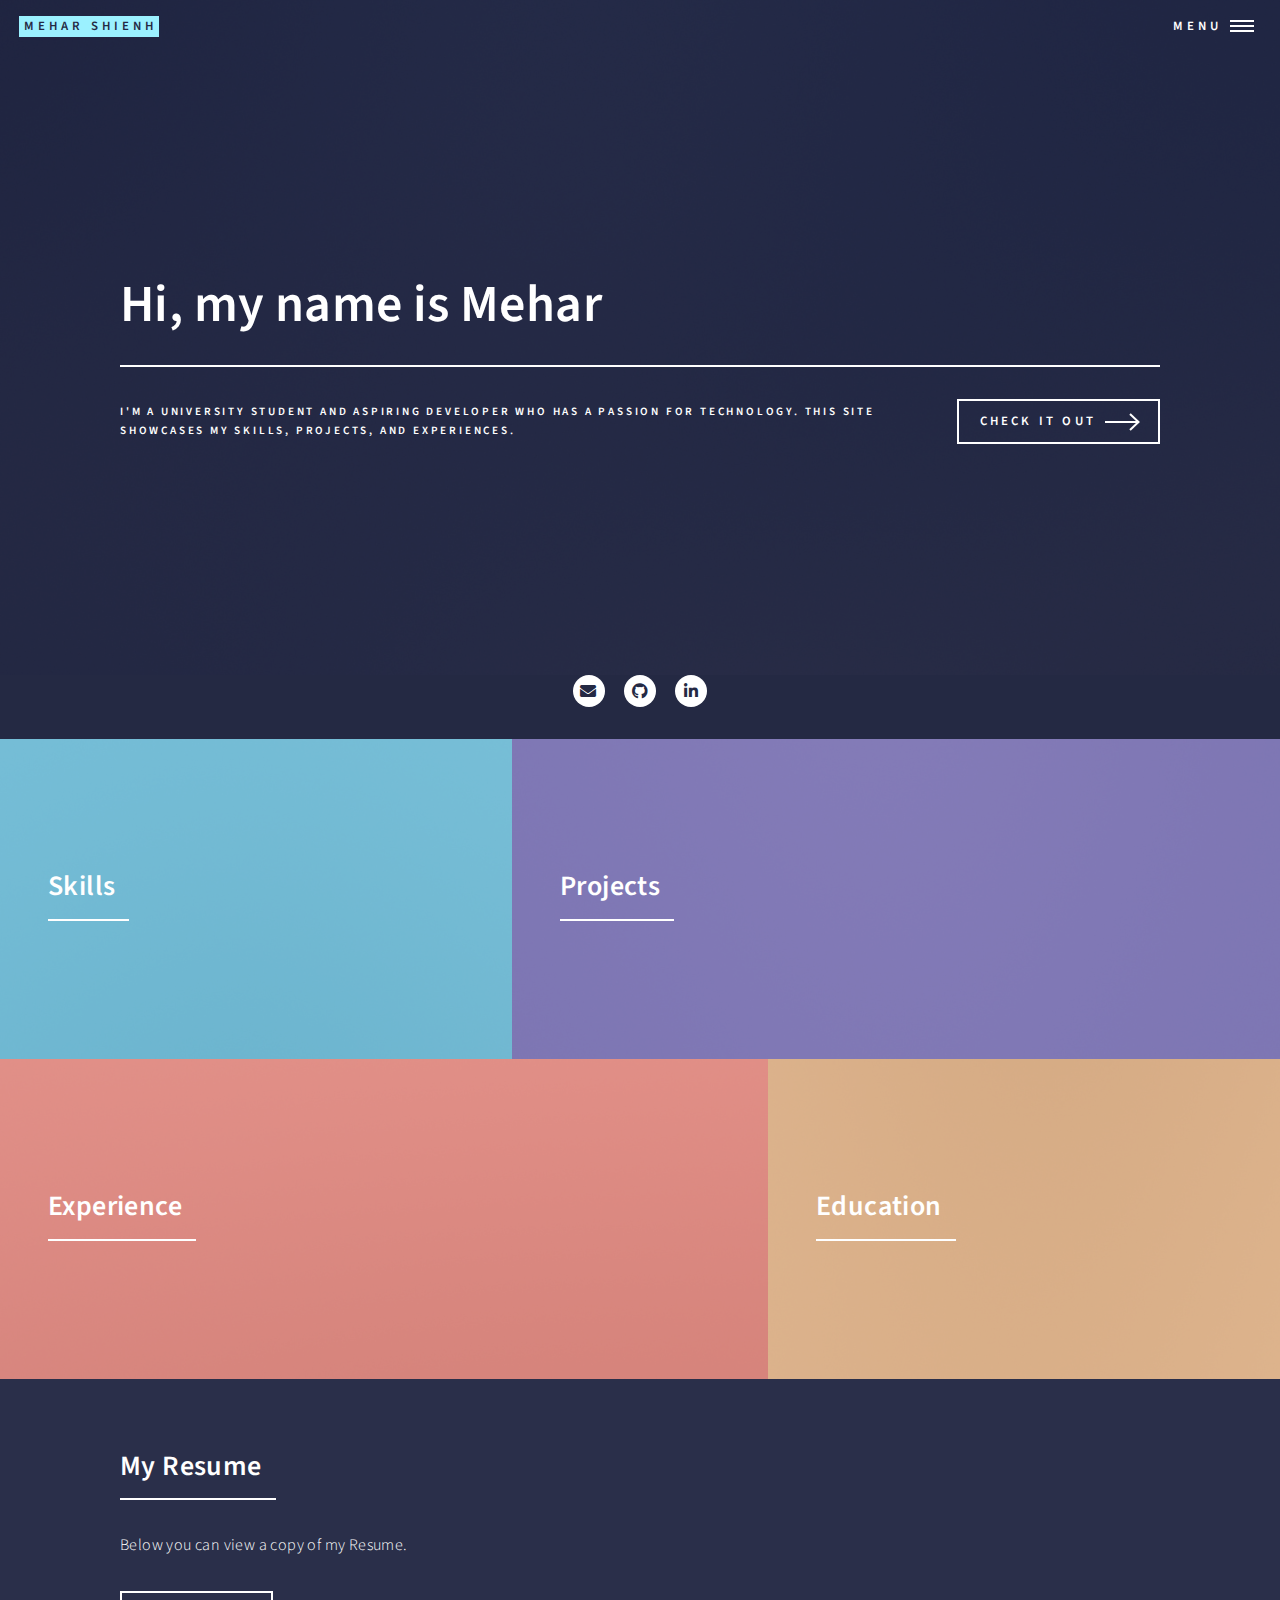
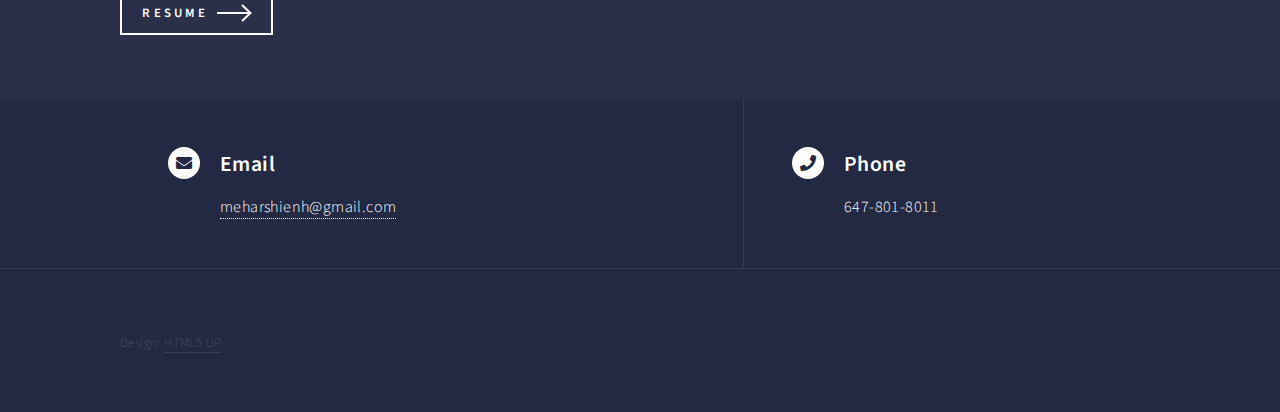
==== index.html @ dc65bcc9 "Add files via upload" ====
<!DOCTYPE HTML>
<!--
	Forty by HTML5 UP
	html5up.net | @ajlkn
	Free for personal and commercial use under the CCA 3.0 license (html5up.net/license)
-->
<html>

<head>
	<title>Forty by HTML5 UP</title>
	<meta charset="utf-8" />
	<meta name="viewport" content="width=device-width, initial-scale=1, user-scalable=no" />
	<link rel="stylesheet" href="assets/css/main.css" />
	<noscript>
		<link rel="stylesheet" href="assets/css/noscript.css" />
	</noscript>
</head>

<body class="is-preload">

	<!-- Wrapper -->
	<div id="wrapper">

		<!-- Header -->
		<header id="header" class="alt">
			<a href="index.html" class="logo"><strong>Mehar Shienh</strong></a>
			<nav>
				<a href="#menu">Menu</a>
			</nav>
		</header>

		<!-- Menu -->
		<nav id="menu">
			<ul class="links">
				<li><a href="index.html">Home</a></li>
				<li><a href="skills.html">Skills</a></li>
				<li><a href="projects.html">Projects</a></li>
				<li><a href="experience.html">Experience</a></li>
				<li><a href="education.html">Education</a></li>
			</ul>

		</nav>

		<!-- Banner -->
		<section id="banner" class="major">
			<div class="inner">
				<header class="major">
					<h1>Hi, my name is Mehar</h1>
				</header>
				<div class="content">
					<p>I'm a University Student and aspiring Developer who has a passion for technology.
						This site showcases my skills, projects, and experiences.
					</p>
					<ul class="actions">
						<li><a href="#one" class="button next scrolly">Check it Out</a></li>
					</ul>
				</div>
			</div>
		</section>

		<div class="inner">
			<ul class="icons">
				<li><a href="mailto: meharshienh@gmail.com" target="_blank" class="icon solid alt fa-envelope"><span
							class="label">Email</span></a></li>
				<li><a href="https://github.com/MeharSinghShienh" target="_blank" class="icon brands alt fa-github"><span class="label">GitHub</span></a></li>
				<li><a href="https://www.linkedin.com/in/mehar-shienh/" target="_blank" class="icon brands alt fa-linkedin-in"><span class="label">LinkedIn</span></a></li>
			</ul>

		</div>


		<!-- Main -->
		<div id="main">

			<!-- One -->
			<section id="one" class="tiles">
				<article>
					<span class="image">
						<img src="images/pic01.jpg" alt="" />
					</span>
					<header class="major">
						<h3><a href="skills.html" class="link">Skills</a></h3>
					</header>
				</article>
				<article>
					<span class="image">
						<img src="images/pic02.jpg" alt="" />
					</span>
					<header class="major">
						<h3><a href="projects.html" class="link">Projects</a></h3>
					</header>
				</article>
				<article>
					<span class="image">
						<img src="images/pic03.jpg" alt="" />
					</span>
					<header class="major">
						<h3><a href="experience.html" class="link">Experience</a></h3>
					</header>
				</article>
				<article>
					<span class="image">
						<img src="images/pic04.jpg" alt="" />
					</span>
					<header class="major">
						<h3><a href="education.html" class="link">Education</a></h3>
					</header>
				</article>
			</section>

			<!-- Two -->
			<section id="two">
				<div class="inner">
					<header class="major">
						<h2>My Resume</h2>
					</header>
					<p>Below you can view a copy of my Resume.</p>
					<ul class="actions">
						<li><a href="assets/Tech Resume.pdf" target="_blank" class="button next">Resume</a></li>
					</ul>
				</div>
			</section>
		</div>

		<!-- Contact -->
		<section id="contact">
			<div class="inner">
				<section class="split">
					<section>
						<div class="contact-method">
							<span class="icon solid alt fa-envelope"></span>
							<h3>Email</h3>
							<a href="mailto: meharshienh@gmail.com">meharshienh@gmail.com</a>
						</div>
					</section>
				</section>
				<section class="split">
					<section>
						<div class="contact-method">
							<span class="icon solid alt fa-phone"></span>
							<h3>Phone</h3>
							<span>647-801-8011</span>
						</div>
					</section>
				</section>
			</div>
		</section>

		<!-- Footer -->
		<footer id="footer">
			<div class="inner">
				<ul class="copyright">
					<li>Design: <a href="https://html5up.net">HTML5 UP</a></li>
				</ul>
			</div>
		</footer>
	</div>

	<!-- Scripts -->
	<script src="assets/js/jquery.min.js"></script>
	<script src="assets/js/jquery.scrolly.min.js"></script>
	<script src="assets/js/jquery.scrollex.min.js"></script>
	<script src="assets/js/browser.min.js"></script>
	<script src="assets/js/breakpoints.min.js"></script>
	<script src="assets/js/util.js"></script>
	<script src="assets/js/main.js"></script>

</body>

</html>
---- assets/css/main.css ----
@import url(fontawesome-all.min.css);
@import url("https://fonts.googleapis.com/css?family=Source+Sans+Pro:300,300italic,600,600italic");

/*
	Forty by HTML5 UP
	html5up.net | @ajlkn
	Free for personal and commercial use under the CCA 3.0 license (html5up.net/license)
*/

html, body, div, span, applet, object,
iframe, h1, h2, h3, h4, h5, h6, p, blockquote,
pre, a, abbr, acronym, address, big, cite,
code, del, dfn, em, img, ins, kbd, q, s, samp,
small, strike, strong, sub, sup, tt, var, b,
u, i, center, dl, dt, dd, ol, ul, li, fieldset,
form, label, legend, table, caption, tbody,
tfoot, thead, tr, th, td, article, aside,
canvas, details, embed, figure, figcaption,
footer, header, hgroup, menu, nav, output, ruby,
section, summary, time, mark, audio, video {
	margin: 0;
	padding: 0;
	border: 0;
	font-size: 100%;
	font: inherit;
	vertical-align: baseline;}

article, aside, details, figcaption, figure,
footer, header, hgroup, menu, nav, section {
	display: block;}

body {
	line-height: 1;
}

ol, ul {
	list-style: none;
}

blockquote, q {
	quotes: none;
}

	blockquote:before, blockquote:after, q:before, q:after {
		content: '';
		content: none;
	}

table {
	border-collapse: collapse;
	border-spacing: 0;
}

body {
	-webkit-text-size-adjust: none;
}

mark {
	background-color: transparent;
	color: inherit;
}

input::-moz-focus-inner {
	border: 0;
	padding: 0;
}

input, select, textarea {
	-moz-appearance: none;
	-webkit-appearance: none;
	-ms-appearance: none;
	appearance: none;
}

/* Basic */

	@-ms-viewport {
		width: device-width;
	}

	body {
		-ms-overflow-style: scrollbar;
	}

	@media screen and (max-width: 480px) {

		html, body {
			min-width: 320px;
		}

	}

	html {
		box-sizing: border-box;
	}

	*, *:before, *:after {
		box-sizing: inherit;
	}

	body {
		background: #242943;
	}

		body.is-preload *, body.is-preload *:before, body.is-preload *:after {
			-moz-animation: none !important;
			-webkit-animation: none !important;
			-ms-animation: none !important;
			animation: none !important;
			-moz-transition: none !important;
			-webkit-transition: none !important;
			-ms-transition: none !important;
			transition: none !important;
		}

/* Type */

	body, input, select, textarea {
		color: #ffffff;
		font-family: "Source Sans Pro", Helvetica, sans-serif;
		font-size: 17pt;
		font-weight: 300;
		letter-spacing: 0.025em;
		line-height: 1.65;
	}

		@media screen and (max-width: 1680px) {

			body, input, select, textarea {
				font-size: 14pt;
			}

		}

		@media screen and (max-width: 1280px) {

			body, input, select, textarea {
				font-size: 12pt;
			}

		}

		@media screen and (max-width: 360px) {

			body, input, select, textarea {
				font-size: 11pt;
			}

		}

	a {
		-moz-transition: color 0.2s ease-in-out, border-bottom-color 0.2s ease-in-out;
		-webkit-transition: color 0.2s ease-in-out, border-bottom-color 0.2s ease-in-out;
		-ms-transition: color 0.2s ease-in-out, border-bottom-color 0.2s ease-in-out;
		transition: color 0.2s ease-in-out, border-bottom-color 0.2s ease-in-out;
		border-bottom: dotted 1px;
		color: inherit;
		text-decoration: none;
	}

		a:hover {
			border-bottom-color: transparent;
			color: #9bf1ff !important;
		}

		a:active {
			color: #53e3fb !important;
		}

	strong, b {
		color: #ffffff;
		font-weight: 600;
	}

	em, i {
		font-style: italic;
	}

	p {
		margin: 0 0 2em 0;
	}

	h1, h2, h3, h4, h5, h6 {
		color: #ffffff;
		font-weight: 600;
		line-height: 1.65;
		margin: 0 0 1em 0;
	}

		h1 a, h2 a, h3 a, h4 a, h5 a, h6 a {
			color: inherit;
			border-bottom: 0;
		}

	h1 {
		font-size: 2.5em;
	}

	h2 {
		font-size: 1.75em;
	}

	h3 {
		font-size: 1.35em;
	}

	h4 {
		font-size: 1.1em;
	}

	h5 {
		font-size: 0.9em;
	}

	h6 {
		font-size: 0.7em;
	}

	@media screen and (max-width: 736px) {

		h1 {
			font-size: 2em;
		}

		h2 {
			font-size: 1.5em;
		}

		h3 {
			font-size: 1.25em;
		}

	}

	sub {
		font-size: 0.8em;
		position: relative;
		top: 0.5em;
	}

	sup {
		font-size: 0.8em;
		position: relative;
		top: -0.5em;
	}

	blockquote {
		border-left: solid 4px rgba(212, 212, 255, 0.1);
		font-style: italic;
		margin: 0 0 2em 0;
		padding: 0.5em 0 0.5em 2em;
	}

	code {
		background: rgba(212, 212, 255, 0.035);
		font-family: "Courier New", monospace;
		font-size: 0.9em;
		margin: 0 0.25em;
		padding: 0.25em 0.65em;
	}

	pre {
		-webkit-overflow-scrolling: touch;
		font-family: "Courier New", monospace;
		font-size: 0.9em;
		margin: 0 0 2em 0;
	}

		pre code {
			display: block;
			line-height: 1.75;
			padding: 1em 1.5em;
			overflow-x: auto;
		}

	hr {
		border: 0;
		border-bottom: solid 1px rgba(212, 212, 255, 0.1);
		margin: 2em 0;
	}

		hr.major {
			margin: 3em 0;
		}

	.align-left {
		text-align: left;
	}

	.align-center {
		text-align: center;
	}

	.align-right {
		text-align: right;
	}

/* Row */

	.row {
		display: flex;
		flex-wrap: wrap;
		box-sizing: border-box;
		align-items: stretch;
	}

		.row > * {
			box-sizing: border-box;
		}

		.row.gtr-uniform > * > :last-child {
			margin-bottom: 0;
		}

		.row.aln-left {
			justify-content: flex-start;
		}

		.row.aln-center {
			justify-content: center;
		}

		.row.aln-right {
			justify-content: flex-end;
		}

		.row.aln-top {
			align-items: flex-start;
		}

		.row.aln-middle {
			align-items: center;
		}

		.row.aln-bottom {
			align-items: flex-end;
		}

		.row > .imp {
			order: -1;
		}

		.row > .col-1 {
			width: 8.33333%;
		}

		.row > .off-1 {
			margin-left: 8.33333%;
		}

		.row > .col-2 {
			width: 16.66667%;
		}

		.row > .off-2 {
			margin-left: 16.66667%;
		}

		.row > .col-3 {
			width: 25%;
		}

		.row > .off-3 {
			margin-left: 25%;
		}

		.row > .col-4 {
			width: 33.33333%;
		}

		.row > .off-4 {
			margin-left: 33.33333%;
		}

		.row > .col-5 {
			width: 41.66667%;
		}

		.row > .off-5 {
			margin-left: 41.66667%;
		}

		.row > .col-6 {
			width: 50%;
		}

		.row > .off-6 {
			margin-left: 50%;
		}

		.row > .col-7 {
			width: 58.33333%;
		}

		.row > .off-7 {
			margin-left: 58.33333%;
		}

		.row > .col-8 {
			width: 66.66667%;
		}

		.row > .off-8 {
			margin-left: 66.66667%;
		}

		.row > .col-9 {
			width: 75%;
		}

		.row > .off-9 {
			margin-left: 75%;
		}

		.row > .col-10 {
			width: 83.33333%;
		}

		.row > .off-10 {
			margin-left: 83.33333%;
		}

		.row > .col-11 {
			width: 91.66667%;
		}

		.row > .off-11 {
			margin-left: 91.66667%;
		}

		.row > .col-12 {
			width: 100%;
		}

		.row > .off-12 {
			margin-left: 100%;
		}

		.row.gtr-0 {
			margin-top: 0;
			margin-left: 0em;
		}

			.row.gtr-0 > * {
				padding: 0 0 0 0em;
			}

			.row.gtr-0.gtr-uniform {
				margin-top: 0em;
			}

				.row.gtr-0.gtr-uniform > * {
					padding-top: 0em;
				}

		.row.gtr-25 {
			margin-top: 0;
			margin-left: -0.5em;
		}

			.row.gtr-25 > * {
				padding: 0 0 0 0.5em;
			}

			.row.gtr-25.gtr-uniform {
				margin-top: -0.5em;
			}

				.row.gtr-25.gtr-uniform > * {
					padding-top: 0.5em;
				}

		.row.gtr-50 {
			margin-top: 0;
			margin-left: -1em;
		}

			.row.gtr-50 > * {
				padding: 0 0 0 1em;
			}

			.row.gtr-50.gtr-uniform {
				margin-top: -1em;
			}

				.row.gtr-50.gtr-uniform > * {
					padding-top: 1em;
				}

		.row {
			margin-top: 0;
			margin-left: -2em;
		}

			.row > * {
				padding: 0 0 0 2em;
			}

			.row.gtr-uniform {
				margin-top: -2em;
			}

				.row.gtr-uniform > * {
					padding-top: 2em;
				}

		.row.gtr-150 {
			margin-top: 0;
			margin-left: -3em;
		}

			.row.gtr-150 > * {
				padding: 0 0 0 3em;
			}

			.row.gtr-150.gtr-uniform {
				margin-top: -3em;
			}

				.row.gtr-150.gtr-uniform > * {
					padding-top: 3em;
				}

		.row.gtr-200 {
			margin-top: 0;
			margin-left: -4em;
		}

			.row.gtr-200 > * {
				padding: 0 0 0 4em;
			}

			.row.gtr-200.gtr-uniform {
				margin-top: -4em;
			}

				.row.gtr-200.gtr-uniform > * {
					padding-top: 4em;
				}

		@media screen and (max-width: 1680px) {

			.row {
				display: flex;
				flex-wrap: wrap;
				box-sizing: border-box;
				align-items: stretch;
			}

				.row > * {
					box-sizing: border-box;
				}

				.row.gtr-uniform > * > :last-child {
					margin-bottom: 0;
				}

				.row.aln-left {
					justify-content: flex-start;
				}

				.row.aln-center {
					justify-content: center;
				}

				.row.aln-right {
					justify-content: flex-end;
				}

				.row.aln-top {
					align-items: flex-start;
				}

				.row.aln-middle {
					align-items: center;
				}

				.row.aln-bottom {
					align-items: flex-end;
				}

				.row > .imp-xlarge {
					order: -1;
				}

				.row > .col-1-xlarge {
					width: 8.33333%;
				}

				.row > .off-1-xlarge {
					margin-left: 8.33333%;
				}

				.row > .col-2-xlarge {
					width: 16.66667%;
				}

				.row > .off-2-xlarge {
					margin-left: 16.66667%;
				}

				.row > .col-3-xlarge {
					width: 25%;
				}

				.row > .off-3-xlarge {
					margin-left: 25%;
				}

				.row > .col-4-xlarge {
					width: 33.33333%;
				}

				.row > .off-4-xlarge {
					margin-left: 33.33333%;
				}

				.row > .col-5-xlarge {
					width: 41.66667%;
				}

				.row > .off-5-xlarge {
					margin-left: 41.66667%;
				}

				.row > .col-6-xlarge {
					width: 50%;
				}

				.row > .off-6-xlarge {
					margin-left: 50%;
				}

				.row > .col-7-xlarge {
					width: 58.33333%;
				}

				.row > .off-7-xlarge {
					margin-left: 58.33333%;
				}

				.row > .col-8-xlarge {
					width: 66.66667%;
				}

				.row > .off-8-xlarge {
					margin-left: 66.66667%;
				}

				.row > .col-9-xlarge {
					width: 75%;
				}

				.row > .off-9-xlarge {
					margin-left: 75%;
				}

				.row > .col-10-xlarge {
					width: 83.33333%;
				}

				.row > .off-10-xlarge {
					margin-left: 83.33333%;
				}

				.row > .col-11-xlarge {
					width: 91.66667%;
				}

				.row > .off-11-xlarge {
					margin-left: 91.66667%;
				}

				.row > .col-12-xlarge {
					width: 100%;
				}

				.row > .off-12-xlarge {
					margin-left: 100%;
				}

				.row.gtr-0 {
					margin-top: 0;
					margin-left: 0em;
				}

					.row.gtr-0 > * {
						padding: 0 0 0 0em;
					}

					.row.gtr-0.gtr-uniform {
						margin-top: 0em;
					}

						.row.gtr-0.gtr-uniform > * {
							padding-top: 0em;
						}

				.row.gtr-25 {
					margin-top: 0;
					margin-left: -0.5em;
				}

					.row.gtr-25 > * {
						padding: 0 0 0 0.5em;
					}

					.row.gtr-25.gtr-uniform {
						margin-top: -0.5em;
					}

						.row.gtr-25.gtr-uniform > * {
							padding-top: 0.5em;
						}

				.row.gtr-50 {
					margin-top: 0;
					margin-left: -1em;
				}

					.row.gtr-50 > * {
						padding: 0 0 0 1em;
					}

					.row.gtr-50.gtr-uniform {
						margin-top: -1em;
					}

						.row.gtr-50.gtr-uniform > * {
							padding-top: 1em;
						}

				.row {
					margin-top: 0;
					margin-left: -2em;
				}

					.row > * {
						padding: 0 0 0 2em;
					}

					.row.gtr-uniform {
						margin-top: -2em;
					}

						.row.gtr-uniform > * {
							padding-top: 2em;
						}

				.row.gtr-150 {
					margin-top: 0;
					margin-left: -3em;
				}

					.row.gtr-150 > * {
						padding: 0 0 0 3em;
					}

					.row.gtr-150.gtr-uniform {
						margin-top: -3em;
					}

						.row.gtr-150.gtr-uniform > * {
							padding-top: 3em;
						}

				.row.gtr-200 {
					margin-top: 0;
					margin-left: -4em;
				}

					.row.gtr-200 > * {
						padding: 0 0 0 4em;
					}

					.row.gtr-200.gtr-uniform {
						margin-top: -4em;
					}

						.row.gtr-200.gtr-uniform > * {
							padding-top: 4em;
						}

		}

		@media screen and (max-width: 1280px) {

			.row {
				display: flex;
				flex-wrap: wrap;
				box-sizing: border-box;
				align-items: stretch;
			}

				.row > * {
					box-sizing: border-box;
				}

				.row.gtr-uniform > * > :last-child {
					margin-bottom: 0;
				}

				.row.aln-left {
					justify-content: flex-start;
				}

				.row.aln-center {
					justify-content: center;
				}

				.row.aln-right {
					justify-content: flex-end;
				}

				.row.aln-top {
					align-items: flex-start;
				}

				.row.aln-middle {
					align-items: center;
				}

				.row.aln-bottom {
					align-items: flex-end;
				}

				.row > .imp-large {
					order: -1;
				}

				.row > .col-1-large {
					width: 8.33333%;
				}

				.row > .off-1-large {
					margin-left: 8.33333%;
				}

				.row > .col-2-large {
					width: 16.66667%;
				}

				.row > .off-2-large {
					margin-left: 16.66667%;
				}

				.row > .col-3-large {
					width: 25%;
				}

				.row > .off-3-large {
					margin-left: 25%;
				}

				.row > .col-4-large {
					width: 33.33333%;
				}

				.row > .off-4-large {
					margin-left: 33.33333%;
				}

				.row > .col-5-large {
					width: 41.66667%;
				}

				.row > .off-5-large {
					margin-left: 41.66667%;
				}

				.row > .col-6-large {
					width: 50%;
				}

				.row > .off-6-large {
					margin-left: 50%;
				}

				.row > .col-7-large {
					width: 58.33333%;
				}

				.row > .off-7-large {
					margin-left: 58.33333%;
				}

				.row > .col-8-large {
					width: 66.66667%;
				}

				.row > .off-8-large {
					margin-left: 66.66667%;
				}

				.row > .col-9-large {
					width: 75%;
				}

				.row > .off-9-large {
					margin-left: 75%;
				}

				.row > .col-10-large {
					width: 83.33333%;
				}

				.row > .off-10-large {
					margin-left: 83.33333%;
				}

				.row > .col-11-large {
					width: 91.66667%;
				}

				.row > .off-11-large {
					margin-left: 91.66667%;
				}

				.row > .col-12-large {
					width: 100%;
				}

				.row > .off-12-large {
					margin-left: 100%;
				}

				.row.gtr-0 {
					margin-top: 0;
					margin-left: 0em;
				}

					.row.gtr-0 > * {
						padding: 0 0 0 0em;
					}

					.row.gtr-0.gtr-uniform {
						margin-top: 0em;
					}

						.row.gtr-0.gtr-uniform > * {
							padding-top: 0em;
						}

				.row.gtr-25 {
					margin-top: 0;
					margin-left: -0.375em;
				}

					.row.gtr-25 > * {
						padding: 0 0 0 0.375em;
					}

					.row.gtr-25.gtr-uniform {
						margin-top: -0.375em;
					}

						.row.gtr-25.gtr-uniform > * {
							padding-top: 0.375em;
						}

				.row.gtr-50 {
					margin-top: 0;
					margin-left: -0.75em;
				}

					.row.gtr-50 > * {
						padding: 0 0 0 0.75em;
					}

					.row.gtr-50.gtr-uniform {
						margin-top: -0.75em;
					}

						.row.gtr-50.gtr-uniform > * {
							padding-top: 0.75em;
						}

				.row {
					margin-top: 0;
					margin-left: -1.5em;
				}

					.row > * {
						padding: 0 0 0 1.5em;
					}

					.row.gtr-uniform {
						margin-top: -1.5em;
					}

						.row.gtr-uniform > * {
							padding-top: 1.5em;
						}

				.row.gtr-150 {
					margin-top: 0;
					margin-left: -2.25em;
				}

					.row.gtr-150 > * {
						padding: 0 0 0 2.25em;
					}

					.row.gtr-150.gtr-uniform {
						margin-top: -2.25em;
					}

						.row.gtr-150.gtr-uniform > * {
							padding-top: 2.25em;
						}

				.row.gtr-200 {
					margin-top: 0;
					margin-left: -3em;
				}

					.row.gtr-200 > * {
						padding: 0 0 0 3em;
					}

					.row.gtr-200.gtr-uniform {
						margin-top: -3em;
					}

						.row.gtr-200.gtr-uniform > * {
							padding-top: 3em;
						}

		}

		@media screen and (max-width: 980px) {

			.row {
				display: flex;
				flex-wrap: wrap;
				box-sizing: border-box;
				align-items: stretch;
			}

				.row > * {
					box-sizing: border-box;
				}

				.row.gtr-uniform > * > :last-child {
					margin-bottom: 0;
				}

				.row.aln-left {
					justify-content: flex-start;
				}

				.row.aln-center {
					justify-content: center;
				}

				.row.aln-right {
					justify-content: flex-end;
				}

				.row.aln-top {
					align-items: flex-start;
				}

				.row.aln-middle {
					align-items: center;
				}

				.row.aln-bottom {
					align-items: flex-end;
				}

				.row > .imp-medium {
					order: -1;
				}

				.row > .col-1-medium {
					width: 8.33333%;
				}

				.row > .off-1-medium {
					margin-left: 8.33333%;
				}

				.row > .col-2-medium {
					width: 16.66667%;
				}

				.row > .off-2-medium {
					margin-left: 16.66667%;
				}

				.row > .col-3-medium {
					width: 25%;
				}

				.row > .off-3-medium {
					margin-left: 25%;
				}

				.row > .col-4-medium {
					width: 33.33333%;
				}

				.row > .off-4-medium {
					margin-left: 33.33333%;
				}

				.row > .col-5-medium {
					width: 41.66667%;
				}

				.row > .off-5-medium {
					margin-left: 41.66667%;
				}

				.row > .col-6-medium {
					width: 50%;
				}

				.row > .off-6-medium {
					margin-left: 50%;
				}

				.row > .col-7-medium {
					width: 58.33333%;
				}

				.row > .off-7-medium {
					margin-left: 58.33333%;
				}

				.row > .col-8-medium {
					width: 66.66667%;
				}

				.row > .off-8-medium {
					margin-left: 66.66667%;
				}

				.row > .col-9-medium {
					width: 75%;
				}

				.row > .off-9-medium {
					margin-left: 75%;
				}

				.row > .col-10-medium {
					width: 83.33333%;
				}

				.row > .off-10-medium {
					margin-left: 83.33333%;
				}

				.row > .col-11-medium {
					width: 91.66667%;
				}

				.row > .off-11-medium {
					margin-left: 91.66667%;
				}

				.row > .col-12-medium {
					width: 100%;
				}

				.row > .off-12-medium {
					margin-left: 100%;
				}

				.row.gtr-0 {
					margin-top: 0;
					margin-left: 0em;
				}

					.row.gtr-0 > * {
						padding: 0 0 0 0em;
					}

					.row.gtr-0.gtr-uniform {
						margin-top: 0em;
					}

						.row.gtr-0.gtr-uniform > * {
							padding-top: 0em;
						}

				.row.gtr-25 {
					margin-top: 0;
					margin-left: -0.375em;
				}

					.row.gtr-25 > * {
						padding: 0 0 0 0.375em;
					}

					.row.gtr-25.gtr-uniform {
						margin-top: -0.375em;
					}

						.row.gtr-25.gtr-uniform > * {
							padding-top: 0.375em;
						}

				.row.gtr-50 {
					margin-top: 0;
					margin-left: -0.75em;
				}

					.row.gtr-50 > * {
						padding: 0 0 0 0.75em;
					}

					.row.gtr-50.gtr-uniform {
						margin-top: -0.75em;
					}

						.row.gtr-50.gtr-uniform > * {
							padding-top: 0.75em;
						}

				.row {
					margin-top: 0;
					margin-left: -1.5em;
				}

					.row > * {
						padding: 0 0 0 1.5em;
					}

					.row.gtr-uniform {
						margin-top: -1.5em;
					}

						.row.gtr-uniform > * {
							padding-top: 1.5em;
						}

				.row.gtr-150 {
					margin-top: 0;
					margin-left: -2.25em;
				}

					.row.gtr-150 > * {
						padding: 0 0 0 2.25em;
					}

					.row.gtr-150.gtr-uniform {
						margin-top: -2.25em;
					}

						.row.gtr-150.gtr-uniform > * {
							padding-top: 2.25em;
						}

				.row.gtr-200 {
					margin-top: 0;
					margin-left: -3em;
				}

					.row.gtr-200 > * {
						padding: 0 0 0 3em;
					}

					.row.gtr-200.gtr-uniform {
						margin-top: -3em;
					}

						.row.gtr-200.gtr-uniform > * {
							padding-top: 3em;
						}

		}

		@media screen and (max-width: 736px) {

			.row {
				display: flex;
				flex-wrap: wrap;
				box-sizing: border-box;
				align-items: stretch;
			}

				.row > * {
					box-sizing: border-box;
				}

				.row.gtr-uniform > * > :last-child {
					margin-bottom: 0;
				}

				.row.aln-left {
					justify-content: flex-start;
				}

				.row.aln-center {
					justify-content: center;
				}

				.row.aln-right {
					justify-content: flex-end;
				}

				.row.aln-top {
					align-items: flex-start;
				}

				.row.aln-middle {
					align-items: center;
				}

				.row.aln-bottom {
					align-items: flex-end;
				}

				.row > .imp-small {
					order: -1;
				}

				.row > .col-1-small {
					width: 8.33333%;
				}

				.row > .off-1-small {
					margin-left: 8.33333%;
				}

				.row > .col-2-small {
					width: 16.66667%;
				}

				.row > .off-2-small {
					margin-left: 16.66667%;
				}

				.row > .col-3-small {
					width: 25%;
				}

				.row > .off-3-small {
					margin-left: 25%;
				}

				.row > .col-4-small {
					width: 33.33333%;
				}

				.row > .off-4-small {
					margin-left: 33.33333%;
				}

				.row > .col-5-small {
					width: 41.66667%;
				}

				.row > .off-5-small {
					margin-left: 41.66667%;
				}

				.row > .col-6-small {
					width: 50%;
				}

				.row > .off-6-small {
					margin-left: 50%;
				}

				.row > .col-7-small {
					width: 58.33333%;
				}

				.row > .off-7-small {
					margin-left: 58.33333%;
				}

				.row > .col-8-small {
					width: 66.66667%;
				}

				.row > .off-8-small {
					margin-left: 66.66667%;
				}

				.row > .col-9-small {
					width: 75%;
				}

				.row > .off-9-small {
					margin-left: 75%;
				}

				.row > .col-10-small {
					width: 83.33333%;
				}

				.row > .off-10-small {
					margin-left: 83.33333%;
				}

				.row > .col-11-small {
					width: 91.66667%;
				}

				.row > .off-11-small {
					margin-left: 91.66667%;
				}

				.row > .col-12-small {
					width: 100%;
				}

				.row > .off-12-small {
					margin-left: 100%;
				}

				.row.gtr-0 {
					margin-top: 0;
					margin-left: 0em;
				}

					.row.gtr-0 > * {
						padding: 0 0 0 0em;
					}

					.row.gtr-0.gtr-uniform {
						margin-top: 0em;
					}

						.row.gtr-0.gtr-uniform > * {
							padding-top: 0em;
						}

				.row.gtr-25 {
					margin-top: 0;
					margin-left: -0.3125em;
				}

					.row.gtr-25 > * {
						padding: 0 0 0 0.3125em;
					}

					.row.gtr-25.gtr-uniform {
						margin-top: -0.3125em;
					}

						.row.gtr-25.gtr-uniform > * {
							padding-top: 0.3125em;
						}

				.row.gtr-50 {
					margin-top: 0;
					margin-left: -0.625em;
				}

					.row.gtr-50 > * {
						padding: 0 0 0 0.625em;
					}

					.row.gtr-50.gtr-uniform {
						margin-top: -0.625em;
					}

						.row.gtr-50.gtr-uniform > * {
							padding-top: 0.625em;
						}

				.row {
					margin-top: 0;
					margin-left: -1.25em;
				}

					.row > * {
						padding: 0 0 0 1.25em;
					}

					.row.gtr-uniform {
						margin-top: -1.25em;
					}

						.row.gtr-uniform > * {
							padding-top: 1.25em;
						}

				.row.gtr-150 {
					margin-top: 0;
					margin-left: -1.875em;
				}

					.row.gtr-150 > * {
						padding: 0 0 0 1.875em;
					}

					.row.gtr-150.gtr-uniform {
						margin-top: -1.875em;
					}

						.row.gtr-150.gtr-uniform > * {
							padding-top: 1.875em;
						}

				.row.gtr-200 {
					margin-top: 0;
					margin-left: -2.5em;
				}

					.row.gtr-200 > * {
						padding: 0 0 0 2.5em;
					}

					.row.gtr-200.gtr-uniform {
						margin-top: -2.5em;
					}

						.row.gtr-200.gtr-uniform > * {
							padding-top: 2.5em;
						}

		}

		@media screen and (max-width: 480px) {

			.row {
				display: flex;
				flex-wrap: wrap;
				box-sizing: border-box;
				align-items: stretch;
			}

				.row > * {
					box-sizing: border-box;
				}

				.row.gtr-uniform > * > :last-child {
					margin-bottom: 0;
				}

				.row.aln-left {
					justify-content: flex-start;
				}

				.row.aln-center {
					justify-content: center;
				}

				.row.aln-right {
					justify-content: flex-end;
				}

				.row.aln-top {
					align-items: flex-start;
				}

				.row.aln-middle {
					align-items: center;
				}

				.row.aln-bottom {
					align-items: flex-end;
				}

				.row > .imp-xsmall {
					order: -1;
				}

				.row > .col-1-xsmall {
					width: 8.33333%;
				}

				.row > .off-1-xsmall {
					margin-left: 8.33333%;
				}

				.row > .col-2-xsmall {
					width: 16.66667%;
				}

				.row > .off-2-xsmall {
					margin-left: 16.66667%;
				}

				.row > .col-3-xsmall {
					width: 25%;
				}

				.row > .off-3-xsmall {
					margin-left: 25%;
				}

				.row > .col-4-xsmall {
					width: 33.33333%;
				}

				.row > .off-4-xsmall {
					margin-left: 33.33333%;
				}

				.row > .col-5-xsmall {
					width: 41.66667%;
				}

				.row > .off-5-xsmall {
					margin-left: 41.66667%;
				}

				.row > .col-6-xsmall {
					width: 50%;
				}

				.row > .off-6-xsmall {
					margin-left: 50%;
				}

				.row > .col-7-xsmall {
					width: 58.33333%;
				}

				.row > .off-7-xsmall {
					margin-left: 58.33333%;
				}

				.row > .col-8-xsmall {
					width: 66.66667%;
				}

				.row > .off-8-xsmall {
					margin-left: 66.66667%;
				}

				.row > .col-9-xsmall {
					width: 75%;
				}

				.row > .off-9-xsmall {
					margin-left: 75%;
				}

				.row > .col-10-xsmall {
					width: 83.33333%;
				}

				.row > .off-10-xsmall {
					margin-left: 83.33333%;
				}

				.row > .col-11-xsmall {
					width: 91.66667%;
				}

				.row > .off-11-xsmall {
					margin-left: 91.66667%;
				}

				.row > .col-12-xsmall {
					width: 100%;
				}

				.row > .off-12-xsmall {
					margin-left: 100%;
				}

				.row.gtr-0 {
					margin-top: 0;
					margin-left: 0em;
				}

					.row.gtr-0 > * {
						padding: 0 0 0 0em;
					}

					.row.gtr-0.gtr-uniform {
						margin-top: 0em;
					}

						.row.gtr-0.gtr-uniform > * {
							padding-top: 0em;
						}

				.row.gtr-25 {
					margin-top: 0;
					margin-left: -0.3125em;
				}

					.row.gtr-25 > * {
						padding: 0 0 0 0.3125em;
					}

					.row.gtr-25.gtr-uniform {
						margin-top: -0.3125em;
					}

						.row.gtr-25.gtr-uniform > * {
							padding-top: 0.3125em;
						}

				.row.gtr-50 {
					margin-top: 0;
					margin-left: -0.625em;
				}

					.row.gtr-50 > * {
						padding: 0 0 0 0.625em;
					}

					.row.gtr-50.gtr-uniform {
						margin-top: -0.625em;
					}

						.row.gtr-50.gtr-uniform > * {
							padding-top: 0.625em;
						}

				.row {
					margin-top: 0;
					margin-left: -1.25em;
				}

					.row > * {
						padding: 0 0 0 1.25em;
					}

					.row.gtr-uniform {
						margin-top: -1.25em;
					}

						.row.gtr-uniform > * {
							padding-top: 1.25em;
						}

				.row.gtr-150 {
					margin-top: 0;
					margin-left: -1.875em;
				}

					.row.gtr-150 > * {
						padding: 0 0 0 1.875em;
					}

					.row.gtr-150.gtr-uniform {
						margin-top: -1.875em;
					}

						.row.gtr-150.gtr-uniform > * {
							padding-top: 1.875em;
						}

				.row.gtr-200 {
					margin-top: 0;
					margin-left: -2.5em;
				}

					.row.gtr-200 > * {
						padding: 0 0 0 2.5em;
					}

					.row.gtr-200.gtr-uniform {
						margin-top: -2.5em;
					}

						.row.gtr-200.gtr-uniform > * {
							padding-top: 2.5em;
						}

		}

/* Section/Article */

	section.special, article.special {
		text-align: center;
	}

	header.major {
		width: -moz-max-content;
		width: -webkit-max-content;
		width: -ms-max-content;
		width: max-content;
		margin-bottom: 2em;
	}

		header.major > :first-child {
			margin-bottom: 0;
			width: calc(100% + 0.5em);
		}

			header.major > :first-child:after {
				content: '';
				background-color: #ffffff;
				display: block;
				height: 2px;
				margin: 0.325em 0 0.5em 0;
				width: 100%;
			}

		header.major > p {
			font-size: 0.7em;
			font-weight: 600;
			letter-spacing: 0.25em;
			margin-bottom: 0;
			text-transform: uppercase;
		}

		body.is-ie header.major > :first-child:after {
			max-width: 9em;
		}

		body.is-ie header.major > h1:after {
			max-width: 100% !important;
		}

	@media screen and (max-width: 736px) {

		header.major > p br {
			display: none;
		}

	}

/* Form */

	form {
		margin: 0 0 2em 0;
	}

		form > :last-child {
			margin-bottom: 0;
		}

		form > .fields {
			display: -moz-flex;
			display: -webkit-flex;
			display: -ms-flex;
			display: flex;
			-moz-flex-wrap: wrap;
			-webkit-flex-wrap: wrap;
			-ms-flex-wrap: wrap;
			flex-wrap: wrap;
			width: calc(100% + 3em);
			margin: -1.5em 0 2em -1.5em;
		}

			form > .fields > .field {
				-moz-flex-grow: 0;
				-webkit-flex-grow: 0;
				-ms-flex-grow: 0;
				flex-grow: 0;
				-moz-flex-shrink: 0;
				-webkit-flex-shrink: 0;
				-ms-flex-shrink: 0;
				flex-shrink: 0;
				padding: 1.5em 0 0 1.5em;
				width: calc(100% - 1.5em);
			}

				form > .fields > .field.half {
					width: calc(50% - 0.75em);
				}

				form > .fields > .field.third {
					width: calc(100%/3 - 0.5em);
				}

				form > .fields > .field.quarter {
					width: calc(25% - 0.375em);
				}

		@media screen and (max-width: 480px) {

			form > .fields {
				width: calc(100% + 3em);
				margin: -1.5em 0 2em -1.5em;
			}

				form > .fields > .field {
					padding: 1.5em 0 0 1.5em;
					width: calc(100% - 1.5em);
				}

					form > .fields > .field.half {
						width: calc(100% - 1.5em);
					}

					form > .fields > .field.third {
						width: calc(100% - 1.5em);
					}

					form > .fields > .field.quarter {
						width: calc(100% - 1.5em);
					}

		}

	label {
		color: #ffffff;
		display: block;
		font-size: 0.8em;
		font-weight: 600;
		letter-spacing: 0.25em;
		margin: 0 0 1em 0;
		text-transform: uppercase;
	}

	input[type="text"],
	input[type="password"],
	input[type="email"],
	input[type="tel"],
	input[type="search"],
	input[type="url"],
	select,
	textarea {
		-moz-appearance: none;
		-webkit-appearance: none;
		-ms-appearance: none;
		appearance: none;
		background: rgba(212, 212, 255, 0.035);
		border: none;
		border-radius: 0;
		color: inherit;
		display: block;
		outline: 0;
		padding: 0 1em;
		text-decoration: none;
		width: 100%;
	}

		input[type="text"]:invalid,
		input[type="password"]:invalid,
		input[type="email"]:invalid,
		input[type="tel"]:invalid,
		input[type="search"]:invalid,
		input[type="url"]:invalid,
		select:invalid,
		textarea:invalid {
			box-shadow: none;
		}

		input[type="text"]:focus,
		input[type="password"]:focus,
		input[type="email"]:focus,
		input[type="tel"]:focus,
		input[type="search"]:focus,
		input[type="url"]:focus,
		select:focus,
		textarea:focus {
			border-color: #9bf1ff;
			box-shadow: 0 0 0 2px #9bf1ff;
		}

	select {
		background-image: url("data:image/svg+xml;charset=utf8,%3Csvg xmlns='http://www.w3.org/2000/svg' width='40' height='40' preserveAspectRatio='none' viewBox='0 0 40 40'%3E%3Cpath d='M9.4,12.3l10.4,10.4l10.4-10.4c0.2-0.2,0.5-0.4,0.9-0.4c0.3,0,0.6,0.1,0.9,0.4l3.3,3.3c0.2,0.2,0.4,0.5,0.4,0.9 c0,0.4-0.1,0.6-0.4,0.9L20.7,31.9c-0.2,0.2-0.5,0.4-0.9,0.4c-0.3,0-0.6-0.1-0.9-0.4L4.3,17.3c-0.2-0.2-0.4-0.5-0.4-0.9 c0-0.4,0.1-0.6,0.4-0.9l3.3-3.3c0.2-0.2,0.5-0.4,0.9-0.4S9.1,12.1,9.4,12.3z' fill='rgba(212, 212, 255, 0.1)' /%3E%3C/svg%3E");
		background-size: 1.25rem;
		background-repeat: no-repeat;
		background-position: calc(100% - 1rem) center;
		height: 2.75em;
		padding-right: 2.75em;
		text-overflow: ellipsis;
	}

		select option {
			color: #ffffff;
			background: #242943;
		}

		select:focus::-ms-value {
			background-color: transparent;
		}

		select::-ms-expand {
			display: none;
		}

	input[type="text"],
	input[type="password"],
	input[type="email"],
	input[type="tel"],
	input[type="search"],
	input[type="url"],
	select {
		height: 2.75em;
	}

	textarea {
		padding: 0.75em 1em;
	}

	input[type="checkbox"],
	input[type="radio"] {
		-moz-appearance: none;
		-webkit-appearance: none;
		-ms-appearance: none;
		appearance: none;
		display: block;
		float: left;
		margin-right: -2em;
		opacity: 0;
		width: 1em;
		z-index: -1;
	}

		input[type="checkbox"] + label,
		input[type="radio"] + label {
			text-decoration: none;
			color: #ffffff;
			cursor: pointer;
			display: inline-block;
			font-weight: 300;
			padding-left: 2.65em;
			padding-right: 0.75em;
			position: relative;
		}

			input[type="checkbox"] + label:before,
			input[type="radio"] + label:before {
				-moz-osx-font-smoothing: grayscale;
				-webkit-font-smoothing: antialiased;
				display: inline-block;
				font-style: normal;
				font-variant: normal;
				text-rendering: auto;
				line-height: 1;
				text-transform: none !important;
				font-family: 'Font Awesome 5 Free';
				font-weight: 900;
			}

			input[type="checkbox"] + label:before,
			input[type="radio"] + label:before {
				background: rgba(212, 212, 255, 0.035);
				content: '';
				display: inline-block;
				font-size: 0.8em;
				height: 2.0625em;
				left: 0;
				letter-spacing: 0;
				line-height: 2.0625em;
				position: absolute;
				text-align: center;
				top: 0;
				width: 2.0625em;
			}

		input[type="checkbox"]:checked + label:before,
		input[type="radio"]:checked + label:before {
			background: #ffffff;
			border-color: #9bf1ff;
			content: '\f00c';
			color: #242943;
		}

		input[type="checkbox"]:focus + label:before,
		input[type="radio"]:focus + label:before {
			box-shadow: 0 0 0 2px #9bf1ff;
		}

	input[type="radio"] + label:before {
		border-radius: 100%;
	}

	::-webkit-input-placeholder {
		color: rgba(244, 244, 255, 0.2) !important;
		opacity: 1.0;
	}

	:-moz-placeholder {
		color: rgba(244, 244, 255, 0.2) !important;
		opacity: 1.0;
	}

	::-moz-placeholder {
		color: rgba(244, 244, 255, 0.2) !important;
		opacity: 1.0;
	}

	:-ms-input-placeholder {
		color: rgba(244, 244, 255, 0.2) !important;
		opacity: 1.0;
	}

/* Box */

	.box {
		border: solid 1px rgba(212, 212, 255, 0.1);
		margin-bottom: 2em;
		padding: 1.5em;
	}

		.box > :last-child,
		.box > :last-child > :last-child,
		.box > :last-child > :last-child > :last-child {
			margin-bottom: 0;
		}

		.box.alt {
			border: 0;
			border-radius: 0;
			padding: 0;
		}

/* Icon */

	.icon {
		text-decoration: none;
		border-bottom: none;
		position: relative;
	}

		.icon:before {
			-moz-osx-font-smoothing: grayscale;
			-webkit-font-smoothing: antialiased;
			display: inline-block;
			font-style: normal;
			font-variant: normal;
			text-rendering: auto;
			line-height: 1;
			text-transform: none !important;
			font-family: 'Font Awesome 5 Free';
			font-weight: 400;
		}

		.icon > .label {
			display: none;
		}

		.icon:before {
			line-height: inherit;
		}

		.icon.solid:before {
			font-weight: 900;
		}

		.icon.brands:before {
			font-family: 'Font Awesome 5 Brands';
		}

		.icon.alt:before {
			background-color: #ffffff;
			border-radius: 100%;
			color: #242943;
			display: inline-block;
			height: 2em;
			line-height: 2em;
			text-align: center;
			width: 2em;
		}

	a.icon.alt:before {
		-moz-transition: background-color 0.2s ease-in-out;
		-webkit-transition: background-color 0.2s ease-in-out;
		-ms-transition: background-color 0.2s ease-in-out;
		transition: background-color 0.2s ease-in-out;
	}

	a.icon.alt:hover:before {
		background-color: #6fc3df;
	}

	a.icon.alt:active:before {
		background-color: #37a6cb;
	}

/* Image */

	.image {
		border: 0;
		display: inline-block;
		position: relative;
	}

		.image img {
			display: block;
		}

		.image.left, .image.right {
			max-width: 30%;
		}

			.image.left img, .image.right img {
				width: 100%;
			}

		.image.left {
			float: left;
			margin: 0 1.5em 1.25em 0;
			top: 0.25em;
		}

		.image.right {
			float: right;
			margin: 0 0 1.25em 1.5em;
			top: 0.25em;
		}

		.image.fit {
			display: block;
			margin: 0 0 2em 0;
			width: 100%;
		}

			.image.fit img {
				width: 100%;
			}

		.image.main {
			display: block;
			margin: 2.5em 0;
			width: 100%;
		}

			.image.main img {
				width: 100%;
			}

			@media screen and (max-width: 736px) {

				.image.main {
					margin: 1.5em 0;
				}

			}

/* List */

	ol {
		list-style: decimal;
		margin: 0 0 2em 0;
		padding-left: 1.25em;
	}

		ol li {
			padding-left: 0.25em;
		}

	ul {
		list-style: disc;
		margin: 0 0 2em 0;
		padding-left: 1em;
	}

		ul li {
			padding-left: 0.5em;
		}

		ul.alt {
			list-style: none;
			padding-left: 0;
		}

			ul.alt li {
				border-top: solid 1px rgba(212, 212, 255, 0.1);
				padding: 0.5em 0;
			}

				ul.alt li:first-child {
					border-top: 0;
					padding-top: 0;
				}

	dl {
		margin: 0 0 2em 0;
	}

		dl dt {
			display: block;
			font-weight: 600;
			margin: 0 0 1em 0;
		}

		dl dd {
			margin-left: 2em;
		}

/* Actions */

	ul.actions {
		display: -moz-flex;
		display: -webkit-flex;
		display: -ms-flex;
		display: flex;
		cursor: default;
		list-style: none;
		margin-left: -1em;
		padding-left: 0;
	}

		ul.actions li {
			padding: 0 0 0 1em;
			vertical-align: middle;
		}

		ul.actions.special {
			-moz-justify-content: center;
			-webkit-justify-content: center;
			-ms-justify-content: center;
			justify-content: center;
			width: 100%;
			margin-left: 0;
		}

			ul.actions.special li:first-child {
				padding-left: 0;
			}

		ul.actions.stacked {
			-moz-flex-direction: column;
			-webkit-flex-direction: column;
			-ms-flex-direction: column;
			flex-direction: column;
			margin-left: 0;
		}

			ul.actions.stacked li {
				padding: 1.3em 0 0 0;
			}

				ul.actions.stacked li:first-child {
					padding-top: 0;
				}

		ul.actions.fit {
			width: calc(100% + 1em);
		}

			ul.actions.fit li {
				-moz-flex-grow: 1;
				-webkit-flex-grow: 1;
				-ms-flex-grow: 1;
				flex-grow: 1;
				-moz-flex-shrink: 1;
				-webkit-flex-shrink: 1;
				-ms-flex-shrink: 1;
				flex-shrink: 1;
				width: 100%;
			}

				ul.actions.fit li > * {
					width: 100%;
				}

			ul.actions.fit.stacked {
				width: 100%;
			}

/* Icons */

	ul.icons {
		cursor: default;
		list-style: none;
		padding-left: 0;
		text-align:center;
	}

		ul.icons li {
			display: inline-block;
			padding: 0 1em 0 0;
		}

			ul.icons li:last-child {
				padding-right: 0;
			}

		@media screen and (max-width: 736px) {

			ul.icons li {
				padding: 0 0.75em 0 0;
			}

		}

/* Pagination */

	ul.pagination {
		cursor: default;
		list-style: none;
		padding-left: 0;
	}

		ul.pagination li {
			display: inline-block;
			padding-left: 0;
			vertical-align: middle;
		}

			ul.pagination li > .page {
				-moz-transition: background-color 0.2s ease-in-out, color 0.2s ease-in-out;
				-webkit-transition: background-color 0.2s ease-in-out, color 0.2s ease-in-out;
				-ms-transition: background-color 0.2s ease-in-out, color 0.2s ease-in-out;
				transition: background-color 0.2s ease-in-out, color 0.2s ease-in-out;
				border-bottom: 0;
				display: inline-block;
				font-size: 0.8em;
				font-weight: 600;
				height: 1.5em;
				line-height: 1.5em;
				margin: 0 0.125em;
				min-width: 1.5em;
				padding: 0 0.5em;
				text-align: center;
			}

				ul.pagination li > .page.active {
					background-color: #ffffff;
					color: #242943;
				}

					ul.pagination li > .page.active:hover {
						background-color: #9bf1ff;
						color: #242943 !important;
					}

					ul.pagination li > .page.active:active {
						background-color: #53e3fb;
					}

			ul.pagination li:first-child {
				padding-right: 0.75em;
			}

			ul.pagination li:last-child {
				padding-left: 0.75em;
			}

		@media screen and (max-width: 480px) {

			ul.pagination li:nth-child(n+2):nth-last-child(n+2) {
				display: none;
			}

			ul.pagination li:first-child {
				padding-right: 0;
			}

		}

/* Table */

	.table-wrapper {
		-webkit-overflow-scrolling: touch;
		overflow-x: auto;
	}

	table {
		margin: 0 0 2em 0;
		width: 100%;
	}

		table tbody tr {
			border: solid 1px rgba(212, 212, 255, 0.1);
			border-left: 0;
			border-right: 0;
		}

			table tbody tr:nth-child(2n + 1) {
				background-color: rgba(212, 212, 255, 0.035);
			}

		table td {
			padding: 0.75em 0.75em;
		}

		table th {
			color: #ffffff;
			font-size: 0.9em;
			font-weight: 600;
			padding: 0 0.75em 0.75em 0.75em;
			text-align: left;
		}

		table thead {
			border-bottom: solid 2px rgba(212, 212, 255, 0.1);
		}

		table tfoot {
			border-top: solid 2px rgba(212, 212, 255, 0.1);
		}

		table.alt {
			border-collapse: separate;
		}

			table.alt tbody tr td {
				border: solid 1px rgba(212, 212, 255, 0.1);
				border-left-width: 0;
				border-top-width: 0;
			}

				table.alt tbody tr td:first-child {
					border-left-width: 1px;
				}

			table.alt tbody tr:first-child td {
				border-top-width: 1px;
			}

			table.alt thead {
				border-bottom: 0;
			}

			table.alt tfoot {
				border-top: 0;
			}

/* Button */

	input[type="submit"],
	input[type="reset"],
	input[type="button"],
	button,
	.button {
		-moz-appearance: none;
		-webkit-appearance: none;
		-ms-appearance: none;
		appearance: none;
		-moz-transition: background-color 0.2s ease-in-out, box-shadow 0.2s ease-in-out, color 0.2s ease-in-out;
		-webkit-transition: background-color 0.2s ease-in-out, box-shadow 0.2s ease-in-out, color 0.2s ease-in-out;
		-ms-transition: background-color 0.2s ease-in-out, box-shadow 0.2s ease-in-out, color 0.2s ease-in-out;
		transition: background-color 0.2s ease-in-out, box-shadow 0.2s ease-in-out, color 0.2s ease-in-out;
		background-color: transparent;
		border: 0;
		border-radius: 0;
		box-shadow: inset 0 0 0 2px #ffffff;
		color: #ffffff;
		cursor: pointer;
		display: inline-block;
		font-size: 0.8em;
		font-weight: 600;
		height: 3.5em;
		letter-spacing: 0.25em;
		line-height: 3.5em;
		padding: 0 1.75em;
		text-align: center;
		text-decoration: none;
		text-transform: uppercase;
		white-space: nowrap;
	}

		input[type="submit"]:hover, input[type="submit"]:active,
		input[type="reset"]:hover,
		input[type="reset"]:active,
		input[type="button"]:hover,
		input[type="button"]:active,
		button:hover,
		button:active,
		.button:hover,
		.button:active {
			box-shadow: inset 0 0 0 2px #9bf1ff;
			color: #9bf1ff;
		}

		input[type="submit"]:active,
		input[type="reset"]:active,
		input[type="button"]:active,
		button:active,
		.button:active {
			background-color: rgba(155, 241, 255, 0.1);
			box-shadow: inset 0 0 0 2px #53e3fb;
			color: #53e3fb;
		}

		input[type="submit"].icon:before,
		input[type="reset"].icon:before,
		input[type="button"].icon:before,
		button.icon:before,
		.button.icon:before {
			margin-right: 0.5em;
		}

		input[type="submit"].fit,
		input[type="reset"].fit,
		input[type="button"].fit,
		button.fit,
		.button.fit {
			width: 100%;
		}

		input[type="submit"].small,
		input[type="reset"].small,
		input[type="button"].small,
		button.small,
		.button.small {
			font-size: 0.6em;
		}

		input[type="submit"].large,
		input[type="reset"].large,
		input[type="button"].large,
		button.large,
		.button.large {
			font-size: 1.25em;
			height: 3em;
			line-height: 3em;
		}

		input[type="submit"].next,
		input[type="reset"].next,
		input[type="button"].next,
		button.next,
		.button.next {
			padding-right: 4.5em;
			position: relative;
		}

			input[type="submit"].next:before, input[type="submit"].next:after,
			input[type="reset"].next:before,
			input[type="reset"].next:after,
			input[type="button"].next:before,
			input[type="button"].next:after,
			button.next:before,
			button.next:after,
			.button.next:before,
			.button.next:after {
				-moz-transition: opacity 0.2s ease-in-out;
				-webkit-transition: opacity 0.2s ease-in-out;
				-ms-transition: opacity 0.2s ease-in-out;
				transition: opacity 0.2s ease-in-out;
				background-position: center right;
				background-repeat: no-repeat;
				background-size: 36px 24px;
				content: '';
				display: block;
				height: 100%;
				position: absolute;
				right: 1.5em;
				top: 0;
				vertical-align: middle;
				width: 36px;
			}

			input[type="submit"].next:before,
			input[type="reset"].next:before,
			input[type="button"].next:before,
			button.next:before,
			.button.next:before {
				background-image: url("data:image/svg+xml;charset=utf8,%3Csvg xmlns='http://www.w3.org/2000/svg' xmlns:xlink='http://www.w3.org/1999/xlink' width='36px' height='24px' viewBox='0 0 36 24' zoomAndPan='disable'%3E%3Cstyle%3Eline %7B stroke: %23ffffff%3B stroke-width: 2px%3B %7D%3C/style%3E%3Cline x1='0' y1='12' x2='34' y2='12' /%3E%3Cline x1='25' y1='4' x2='34' y2='12.5' /%3E%3Cline x1='25' y1='20' x2='34' y2='11.5' /%3E%3C/svg%3E");
			}

			input[type="submit"].next:after,
			input[type="reset"].next:after,
			input[type="button"].next:after,
			button.next:after,
			.button.next:after {
				background-image: url("data:image/svg+xml;charset=utf8,%3Csvg xmlns='http://www.w3.org/2000/svg' xmlns:xlink='http://www.w3.org/1999/xlink' width='36px' height='24px' viewBox='0 0 36 24' zoomAndPan='disable'%3E%3Cstyle%3Eline %7B stroke: %239bf1ff%3B stroke-width: 2px%3B %7D%3C/style%3E%3Cline x1='0' y1='12' x2='34' y2='12' /%3E%3Cline x1='25' y1='4' x2='34' y2='12.5' /%3E%3Cline x1='25' y1='20' x2='34' y2='11.5' /%3E%3C/svg%3E");
				opacity: 0;
				z-index: 1;
			}

			input[type="submit"].next:hover:after, input[type="submit"].next:active:after,
			input[type="reset"].next:hover:after,
			input[type="reset"].next:active:after,
			input[type="button"].next:hover:after,
			input[type="button"].next:active:after,
			button.next:hover:after,
			button.next:active:after,
			.button.next:hover:after,
			.button.next:active:after {
				opacity: 1;
			}

			@media screen and (max-width: 1280px) {

				input[type="submit"].next,
				input[type="reset"].next,
				input[type="button"].next,
				button.next,
				.button.next {
					padding-right: 5em;
				}

			}

		input[type="submit"].primary,
		input[type="reset"].primary,
		input[type="button"].primary,
		button.primary,
		.button.primary {
			background-color: #ffffff;
			box-shadow: none;
			color: #242943;
		}

			input[type="submit"].primary:hover, input[type="submit"].primary:active,
			input[type="reset"].primary:hover,
			input[type="reset"].primary:active,
			input[type="button"].primary:hover,
			input[type="button"].primary:active,
			button.primary:hover,
			button.primary:active,
			.button.primary:hover,
			.button.primary:active {
				background-color: #9bf1ff;
				color: #242943 !important;
			}

			input[type="submit"].primary:active,
			input[type="reset"].primary:active,
			input[type="button"].primary:active,
			button.primary:active,
			.button.primary:active {
				background-color: #53e3fb;
			}

		input[type="submit"].disabled, input[type="submit"]:disabled,
		input[type="reset"].disabled,
		input[type="reset"]:disabled,
		input[type="button"].disabled,
		input[type="button"]:disabled,
		button.disabled,
		button:disabled,
		.button.disabled,
		.button:disabled {
			pointer-events: none;
			cursor: default;
			opacity: 0.25;
		}

/* Tiles */

	.tiles {
		display: -moz-flex;
		display: -webkit-flex;
		display: -ms-flex;
		display: flex;
		-moz-flex-wrap: wrap;
		-webkit-flex-wrap: wrap;
		-ms-flex-wrap: wrap;
		flex-wrap: wrap;
		border-top: 0 !important;
	}

		.tiles + * {
			border-top: 0 !important;
		}

		.tiles article {
			-moz-align-items: center;
			-webkit-align-items: center;
			-ms-align-items: center;
			align-items: center;
			display: -moz-flex;
			display: -webkit-flex;
			display: -ms-flex;
			display: flex;
			-moz-transition: -moz-transform 0.25s ease, opacity 0.25s ease, -moz-filter 1s ease, -webkit-filter 1s ease;
			-webkit-transition: -webkit-transform 0.25s ease, opacity 0.25s ease, -webkit-filter 1s ease, -webkit-filter 1s ease;
			-ms-transition: -ms-transform 0.25s ease, opacity 0.25s ease, -ms-filter 1s ease, -webkit-filter 1s ease;
			transition: transform 0.25s ease, opacity 0.25s ease, filter 1s ease, -webkit-filter 1s ease;
			padding: 4em 4em 2em 4em ;
			background-position: center;
			background-repeat: no-repeat;
			background-size: cover;
			cursor: default;
			height: 40vh;
			max-height: 40em;
			min-height: 23em;
			overflow: hidden;
			position: relative;
			width: 40%;
		}

			.tiles article .image {
				display: none;
			}

			.tiles article header {
				position: relative;
				z-index: 3;
			}

			.tiles article h3 {
				font-size: 1.75em;
			}

				.tiles article h3 a:hover {
					color: inherit !important;
				}

			.tiles article .link.primary {
				border: 0;
				height: 100%;
				left: 0;
				position: absolute;
				top: 0;
				width: 100%;
				z-index: 4;
			}

			.tiles article:before {
				-moz-transition: opacity 0.5s ease;
				-webkit-transition: opacity 0.5s ease;
				-ms-transition: opacity 0.5s ease;
				transition: opacity 0.5s ease;
				bottom: 0;
				content: '';
				display: block;
				height: 100%;
				left: 0;
				opacity: 0.85;
				position: absolute;
				width: 100%;
				z-index: 2;
			}

			.tiles article:after {
				background-color: rgba(36, 41, 67, 0.25);
				content: '';
				display: block;
				height: 100%;
				left: 0;
				position: absolute;
				top: 0;
				width: 100%;
				z-index: 1;
			}

			.tiles article:hover:before {
				opacity: 0;
			}

			.tiles article.is-transitioning {
				-moz-transform: scale(0.95);
				-webkit-transform: scale(0.95);
				-ms-transform: scale(0.95);
				transform: scale(0.95);
				-moz-filter: blur(0.5em);
				-webkit-filter: blur(0.5em);
				-ms-filter: blur(0.5em);
				filter: blur(0.5em);
				opacity: 0;
			}

			.tiles article:nth-child(4n - 1), .tiles article:nth-child(4n - 2) {
				width: 60%;
			}

			.tiles article:nth-child(6n - 5):before {
				background-color: #6fc3df;
			}

			.tiles article:nth-child(6n - 4):before {
				background-color: #8d82c4;
			}

			.tiles article:nth-child(6n - 3):before {
				background-color: #ec8d81;
			}

			.tiles article:nth-child(6n - 2):before {
				background-color: #e7b788;
			}

			.tiles article:nth-child(6n - 1):before {
				background-color: #8ea9e8;
			}

			.tiles article:nth-child(6n):before {
				background-color: #87c5a4;
			}

		@media screen and (max-width: 1280px) {

			.tiles article {
				padding: 4em 3em 2em 3em ;
				height: 30vh;
				max-height: 30em;
				min-height: 20em;
			}

		}

		@media screen and (max-width: 980px) {

			.tiles article {
				width: 50% !important;
			}

		}

		@media screen and (max-width: 736px) {

			.tiles article {
				padding: 3em 1.5em 1em 1.5em ;
				height: 16em;
				max-height: none;
				min-height: 0;
			}

				.tiles article h3 {
					font-size: 1.5em;
				}

		}

		@media screen and (max-width: 480px) {

			.tiles {
				display: block;
			}

				.tiles article {
					height: 20em;
					width: 100% !important;
				}

		}

/* Contact Method */

	.contact-method {
		margin: 0 0 2em 0;
		padding-left: 3.25em;
		position: relative;
	}

		.contact-method .icon {
			left: 0;
			position: absolute;
			top: 0;
		}

		.contact-method h3 {
			margin: 0 0 0.5em 0;
		}

/* Spotlights */

	.spotlights {
		border-top: 0 !important;
	}

		.spotlights + * {
			border-top: 0 !important;
		}

		.spotlights > section {
			display: -moz-flex;
			display: -webkit-flex;
			display: -ms-flex;
			display: flex;
			-moz-flex-direction: row;
			-webkit-flex-direction: row;
			-ms-flex-direction: row;
			flex-direction: row;
			background-color: #2e3450;
		}

			.spotlights > section > .image {
				background-position: center center;
				background-size: cover;
				border-radius: 0;
				display: block;
				position: relative;
				width: 30%;
			}

				.spotlights > section > .image img {
					border-radius: 0;
					display: block;
					width: 100%;
				}

				.spotlights > section > .image:before {
					background: rgba(36, 41, 67, 0.9);
					content: '';
					display: block;
					height: 100%;
					left: 0;
					opacity: 0;
					position: absolute;
					top: 0;
					width: 100%;
				}

			.spotlights > section > .content {
				display: -moz-flex;
				display: -webkit-flex;
				display: -ms-flex;
				display: flex;
				-moz-flex-direction: column;
				-webkit-flex-direction: column;
				-ms-flex-direction: column;
				flex-direction: column;
				-moz-justify-content: center;
				-webkit-justify-content: center;
				-ms-justify-content: center;
				justify-content: center;
				-moz-align-items: center;
				-webkit-align-items: center;
				-ms-align-items: center;
				align-items: center;
				padding: 2em 3em 0.1em 3em ;
				width: 70%;
			}

				.spotlights > section > .content > .inner {
					margin: 0 auto;
					max-width: 100%;
					width: 65em;
				}

			.spotlights > section:nth-child(2n) {
				-moz-flex-direction: row-reverse;
				-webkit-flex-direction: row-reverse;
				-ms-flex-direction: row-reverse;
				flex-direction: row-reverse;
				background-color: #333856;
			}

				.spotlights > section:nth-child(2n) > .content {
					-moz-align-items: -moz-flex-end;
					-webkit-align-items: -webkit-flex-end;
					-ms-align-items: -ms-flex-end;
					align-items: flex-end;
				}

		@media screen and (max-width: 1680px) {

			.spotlights > section > .image {
				width: 40%;
			}

			.spotlights > section > .content {
				width: 60%;
			}

		}

		@media screen and (max-width: 1280px) {

			.spotlights > section > .image {
				width: 45%;
			}

			.spotlights > section > .content {
				width: 55%;
			}

		}

		@media screen and (max-width: 980px) {

			.spotlights > section {
				display: block;
			}

				.spotlights > section > .image {
					width: 100%;
				}

				.spotlights > section > .content {
					padding: 4em 3em 2em 3em ;
					width: 100%;
				}

		}

		@media screen and (max-width: 736px) {

			.spotlights > section > .content {
				padding: 3em 1.5em 1em 1.5em ;
			}

		}

/* Header */

	@-moz-keyframes reveal-header {
		0% {
			top: -4em;
			opacity: 0;
		}

		100% {
			top: 0;
			opacity: 1;
		}
	}

	@-webkit-keyframes reveal-header {
		0% {
			top: -4em;
			opacity: 0;
		}

		100% {
			top: 0;
			opacity: 1;
		}
	}

	@-ms-keyframes reveal-header {
		0% {
			top: -4em;
			opacity: 0;
		}

		100% {
			top: 0;
			opacity: 1;
		}
	}

	@keyframes reveal-header {
		0% {
			top: -4em;
			opacity: 0;
		}

		100% {
			top: 0;
			opacity: 1;
		}
	}

	#header {
		display: -moz-flex;
		display: -webkit-flex;
		display: -ms-flex;
		display: flex;
		background-color: #2a2f4a;
		box-shadow: 0 0 0.25em 0 rgba(0, 0, 0, 0.15);
		cursor: default;
		font-weight: 600;
		height: 3.25em;
		left: 0;
		letter-spacing: 0.25em;
		line-height: 3.25em;
		margin: 0;
		position: fixed;
		text-transform: uppercase;
		top: 0;
		width: 100%;
		z-index: 10000;
	}

		#header .logo {
			border: 0;
			display: inline-block;
			font-size: 0.8em;
			height: inherit;
			line-height: inherit;
			padding: 0 1.5em;
		}

			#header .logo strong {
				-moz-transition: background-color 0.2s ease-in-out, color 0.2s ease-in-out;
				-webkit-transition: background-color 0.2s ease-in-out, color 0.2s ease-in-out;
				-ms-transition: background-color 0.2s ease-in-out, color 0.2s ease-in-out;
				transition: background-color 0.2s ease-in-out, color 0.2s ease-in-out;
				background-color: #ffffff;
				color: #242943;
				display: inline-block;
				line-height: 1.65em;
				margin-right: 0.325em;
				padding: 0 0.125em 0 0.375em;
			}

			#header .logo:hover strong {
				background-color: #9bf1ff;
			}

			#header .logo:active strong {
				background-color: #53e3fb;
			}

		#header nav {
			display: -moz-flex;
			display: -webkit-flex;
			display: -ms-flex;
			display: flex;
			-moz-justify-content: -moz-flex-end;
			-webkit-justify-content: -webkit-flex-end;
			-ms-justify-content: -ms-flex-end;
			justify-content: flex-end;
			-moz-flex-grow: 1;
			-webkit-flex-grow: 1;
			-ms-flex-grow: 1;
			flex-grow: 1;
			height: inherit;
			line-height: inherit;
		}

			#header nav a {
				border: 0;
				display: block;
				font-size: 0.8em;
				height: inherit;
				line-height: inherit;
				padding: 0 0.75em;
				position: relative;
				vertical-align: middle;
			}

				#header nav a:last-child {
					padding-right: 1.5em;
				}

				#header nav a[href="#menu"] {
					padding-right: 3.325em !important;
				}

					#header nav a[href="#menu"]:before, #header nav a[href="#menu"]:after {
						background-image: url("data:image/svg+xml;charset=utf8,%3Csvg xmlns='http://www.w3.org/2000/svg' width='24' height='32' viewBox='0 0 24 32' preserveAspectRatio='none'%3E%3Cstyle%3Eline %7B stroke-width: 2px%3B stroke: %23ffffff%3B %7D%3C/style%3E%3Cline x1='0' y1='11' x2='24' y2='11' /%3E%3Cline x1='0' y1='21' x2='24' y2='21' /%3E%3Cline x1='0' y1='16' x2='24' y2='16' /%3E%3C/svg%3E");
						background-position: center;
						background-repeat: no-repeat;
						background-size: 24px 32px;
						content: '';
						display: block;
						height: 100%;
						position: absolute;
						right: 1.5em;
						top: 0;
						vertical-align: middle;
						width: 24px;
					}

					#header nav a[href="#menu"]:after {
						-moz-transition: opacity 0.2s ease-in-out;
						-webkit-transition: opacity 0.2s ease-in-out;
						-ms-transition: opacity 0.2s ease-in-out;
						transition: opacity 0.2s ease-in-out;
						background-image: url("data:image/svg+xml;charset=utf8,%3Csvg xmlns='http://www.w3.org/2000/svg' width='24' height='32' viewBox='0 0 24 32' preserveAspectRatio='none'%3E%3Cstyle%3Eline %7B stroke-width: 2px%3B stroke: %239bf1ff%3B %7D%3C/style%3E%3Cline x1='0' y1='11' x2='24' y2='11' /%3E%3Cline x1='0' y1='21' x2='24' y2='21' /%3E%3Cline x1='0' y1='16' x2='24' y2='16' /%3E%3C/svg%3E");
						opacity: 0;
						z-index: 1;
					}

					#header nav a[href="#menu"]:hover:after, #header nav a[href="#menu"]:active:after {
						opacity: 1;
					}

					#header nav a[href="#menu"]:last-child {
						padding-right: 3.875em !important;
					}

						#header nav a[href="#menu"]:last-child:before, #header nav a[href="#menu"]:last-child:after {
							right: 2em;
						}

		#header.reveal {
			-moz-animation: reveal-header 0.35s ease;
			-webkit-animation: reveal-header 0.35s ease;
			-ms-animation: reveal-header 0.35s ease;
			animation: reveal-header 0.35s ease;
		}

		#header.alt {
			-moz-transition: opacity 2.5s ease;
			-webkit-transition: opacity 2.5s ease;
			-ms-transition: opacity 2.5s ease;
			transition: opacity 2.5s ease;
			-moz-transition-delay: 0.75s;
			-webkit-transition-delay: 0.75s;
			-ms-transition-delay: 0.75s;
			transition-delay: 0.75s;
			-moz-animation: none;
			-webkit-animation: none;
			-ms-animation: none;
			animation: none;
			background-color: transparent;
			box-shadow: none;
			position: absolute;
		}

			#header.alt.style1 .logo strong {
				color: #6fc3df;
			}

			#header.alt.style2 .logo strong {
				color: #8d82c4;
			}

			#header.alt.style3 .logo strong {
				color: #ec8d81;
			}

			#header.alt.style4 .logo strong {
				color: #e7b788;
			}

			#header.alt.style5 .logo strong {
				color: #8ea9e8;
			}

			#header.alt.style6 .logo strong {
				color: #87c5a4;
			}

		body.is-preload #header.alt {
			opacity: 0;
		}

		@media screen and (max-width: 1680px) {

			#header nav a[href="#menu"] {
				padding-right: 3.75em !important;
			}

				#header nav a[href="#menu"]:last-child {
					padding-right: 4.25em !important;
				}

		}

		@media screen and (max-width: 1280px) {

			#header nav a[href="#menu"] {
				padding-right: 4em !important;
			}

				#header nav a[href="#menu"]:last-child {
					padding-right: 4.5em !important;
				}

		}

		@media screen and (max-width: 736px) {

			#header {
				height: 2.75em;
				line-height: 2.75em;
			}

				#header .logo {
					padding: 0 1em;
				}

				#header nav a {
					padding: 0 0.5em;
				}

					#header nav a:last-child {
						padding-right: 1em;
					}

					#header nav a[href="#menu"] {
						padding-right: 3.25em !important;
					}

						#header nav a[href="#menu"]:before, #header nav a[href="#menu"]:after {
							right: 0.75em;
						}

						#header nav a[href="#menu"]:last-child {
							padding-right: 4em !important;
						}

							#header nav a[href="#menu"]:last-child:before, #header nav a[href="#menu"]:last-child:after {
								right: 1.5em;
							}

		}

		@media screen and (max-width: 480px) {

			#header .logo span {
				display: none;
			}

			#header nav a[href="#menu"] {
				overflow: hidden;
				padding-right: 0 !important;
				text-indent: 5em;
				white-space: nowrap;
				width: 5em;
			}

				#header nav a[href="#menu"]:before, #header nav a[href="#menu"]:after {
					right: 0;
					width: inherit;
				}

				#header nav a[href="#menu"]:last-child:before, #header nav a[href="#menu"]:last-child:after {
					width: 4em;
					right: 0;
				}

		}

/* Banner */

	#banner {
		-moz-align-items: center;
		-webkit-align-items: center;
		-ms-align-items: center;
		align-items: center;
		background-image: url("../../images/banner.jpg");
		display: -moz-flex;
		display: -webkit-flex;
		display: -ms-flex;
		display: flex;
		padding: 6em 0 2em 0 ;
		background-attachment: fixed;
		background-position: center;
		background-repeat: no-repeat;
		background-size: cover;
		border-bottom: 0 !important;
		cursor: default;
		height: 60vh;
		margin-bottom: -3.25em;
		max-height: 32em;
		min-height: 22em;
		position: relative;
		top: -3.25em;
	}

		#banner:after {
			-moz-transition: opacity 2.5s ease;
			-webkit-transition: opacity 2.5s ease;
			-ms-transition: opacity 2.5s ease;
			transition: opacity 2.5s ease;
			-moz-transition-delay: 0.75s;
			-webkit-transition-delay: 0.75s;
			-ms-transition-delay: 0.75s;
			transition-delay: 0.75s;
			pointer-events: none;
			background-color: #242943;
			content: '';
			display: block;
			height: 100%;
			left: 0;
			opacity: 0.85;
			position: absolute;
			top: 0;
			width: 100%;
			z-index: 1;
		}

		#banner h1 {
			font-size: 3.25em;
		}

		#banner > .inner {
			-moz-transition: opacity 1.5s ease, -moz-transform 0.5s ease-out, -moz-filter 0.5s ease, -webkit-filter 0.5s ease;
			-webkit-transition: opacity 1.5s ease, -webkit-transform 0.5s ease-out, -webkit-filter 0.5s ease, -webkit-filter 0.5s ease;
			-ms-transition: opacity 1.5s ease, -ms-transform 0.5s ease-out, -ms-filter 0.5s ease, -webkit-filter 0.5s ease;
			transition: opacity 1.5s ease, transform 0.5s ease-out, filter 0.5s ease, -webkit-filter 0.5s ease;
			padding: 0 !important;
			position: relative;
			z-index: 2;
		}

			#banner > .inner .image {
				display: none;
			}

			#banner > .inner header {
				width: auto;
			}

				#banner > .inner header > :first-child {
					width: auto;
				}

					#banner > .inner header > :first-child:after {
						max-width: 100%;
					}

			#banner > .inner .content {
				display: -moz-flex;
				display: -webkit-flex;
				display: -ms-flex;
				display: flex;
				-moz-align-items: center;
				-webkit-align-items: center;
				-ms-align-items: center;
				align-items: center;
				margin: 0 0 2em 0;
			}

				#banner > .inner .content > * {
					margin-right: 1.5em;
					margin-bottom: 0;
				}

				#banner > .inner .content > :last-child {
					margin-right: 0;
				}

				#banner > .inner .content p {
					font-size: 0.7em;
					font-weight: 600;
					letter-spacing: 0.25em;
					text-transform: uppercase;
				}

		#banner.major {
			height: 75vh;
			min-height: 30em;
			max-height: 50em;
		}

			#banner.major.alt {
				opacity: 0.75;
			}

		#banner.style1:after {
			background-color: #6fc3df;
		}

		#banner.style2:after {
			background-color: #8d82c4;
		}

		#banner.style3:after {
			background-color: #ec8d81;
		}

		#banner.style4:after {
			background-color: #e7b788;
		}

		#banner.style5:after {
			background-color: #8ea9e8;
		}

		#banner.style6:after {
			background-color: #87c5a4;
		}

		body.is-preload #banner:after {
			opacity: 1.0;
		}

		body.is-preload #banner > .inner {
			-moz-filter: blur(0.125em);
			-webkit-filter: blur(0.125em);
			-ms-filter: blur(0.125em);
			filter: blur(0.125em);
			-moz-transform: translateX(-0.5em);
			-webkit-transform: translateX(-0.5em);
			-ms-transform: translateX(-0.5em);
			transform: translateX(-0.5em);
			opacity: 0;
		}

		@media screen and (max-width: 1280px) {

			#banner {
				background-attachment: scroll;
			}

		}

		@media screen and (max-width: 736px) {

			#banner {
				padding: 5em 0 1em 0 ;
				height: auto;
				margin-bottom: -2.75em;
				max-height: none;
				min-height: 0;
				top: -2.75em;
			}

				#banner h1 {
					font-size: 2em;
				}

				#banner > .inner .content {
					display: block;
				}

					#banner > .inner .content > * {
						margin-right: 0;
						margin-bottom: 2em;
					}

				#banner.major {
					height: auto;
					min-height: 0;
					max-height: none;
				}

		}

		@media screen and (max-width: 480px) {

			#banner {
				padding: 6em 0 2em 0 ;
			}

				#banner > .inner .content p br {
					display: none;
				}

				#banner.major {
					padding: 8em 0 4em 0 ;
				}

		}

/* Main */

	#main {
		background-color: #2a2f4a;
	}

		#main > * {
			border-top: solid 1px rgba(212, 212, 255, 0.1);
		}

			#main > *:first-child {
				border-top: 0;
			}

			#main > * > .inner {
				padding: 4em 0 2em 0 ;
				margin: 0 auto;
				max-width: 65em;
				width: calc(100% - 6em);
			}

				@media screen and (max-width: 736px) {

					#main > * > .inner {
						padding: 3em 0 1em 0 ;
						width: calc(100% - 3em);
					}

				}

		#main.alt {
			background-color: transparent;
			border-bottom: solid 1px rgba(212, 212, 255, 0.1);
		}

/* Contact */

	#contact {
		border-bottom: solid 1px rgba(212, 212, 255, 0.1);
		overflow-x: hidden;
	}

		#contact > .inner {
			display: -moz-flex;
			display: -webkit-flex;
			display: -ms-flex;
			display: flex;
			padding: 0 !important;
		}

			#contact > .inner > :nth-child(2n - 1) {
				padding: 4em 3em 2em 0 ;
				border-right: solid 1px rgba(212, 212, 255, 0.1);
				width: 60%;
			}

			#contact > .inner > :nth-child(2n) {
				padding-left: 3em;
				width: 40%;
			}

			#contact > .inner > .split {
				padding: 0;
			}

				#contact > .inner > .split > * {
					padding: 3em 0 1em 3em ;
					position: relative;
				}

					#contact > .inner > .split > *:before {
						border-top: solid 1px rgba(212, 212, 255, 0.1);
						content: '';
						display: block;
						margin-left: -3em;
						position: absolute;
						top: 0;
						width: calc(100vw + 3em);
					}

				#contact > .inner > .split > :first-child:before {
					display: none;
				}

		@media screen and (max-width: 980px) {

			#contact > .inner {
				display: block;
			}

				#contact > .inner > :nth-child(2n - 1) {
					padding: 4em 0 2em 0 ;
					border-right: 0;
					width: 100%;
				}

				#contact > .inner > :nth-child(2n) {
					padding-left: 0;
					width: 100%;
				}

				#contact > .inner > .split > * {
					padding: 3em 0 1em 0 ;
				}

				#contact > .inner > .split > :first-child:before {
					display: block;
				}

		}

		@media screen and (max-width: 736px) {

			#contact > .inner > :nth-child(2n - 1) {
				padding: 3em 0 1em 0 ;
			}

		}

/* Footer */

	#footer .copyright {
		font-size: 0.8em;
		list-style: none;
		padding-left: 0;
	}

		#footer .copyright li {
			border-left: solid 1px rgba(212, 212, 255, 0.1);
			color: rgba(244, 244, 255, 0.2);
			display: inline-block;
			line-height: 1;
			margin-left: 1em;
			padding-left: 1em;
		}

			#footer .copyright li:first-child {
				border-left: 0;
				margin-left: 0;
				padding-left: 0;
			}

	@media screen and (max-width: 480px) {

		#footer .copyright li {
			display: block;
			border-left: 0;
			margin-left: 0;
			padding-left: 0;
			line-height: inherit;
		}

	}

/* Wrapper */

	#wrapper {
		-moz-transition: -moz-filter 0.35s ease, -webkit-filter 0.35s ease, opacity 0.375s ease-out;
		-webkit-transition: -webkit-filter 0.35s ease, -webkit-filter 0.35s ease, opacity 0.375s ease-out;
		-ms-transition: -ms-filter 0.35s ease, -webkit-filter 0.35s ease, opacity 0.375s ease-out;
		transition: filter 0.35s ease, -webkit-filter 0.35s ease, opacity 0.375s ease-out;
		padding-top: 3.25em;
	}

		#wrapper.is-transitioning {
			opacity: 0;
		}

		#wrapper > * > .inner {
			padding: 4em 0 2em 0 ;
			margin: 0 auto;
			max-width: 65em;
			width: calc(100% - 6em);
		}

			@media screen and (max-width: 736px) {

				#wrapper > * > .inner {
					padding: 3em 0 1em 0 ;
					width: calc(100% - 3em);
				}

			}

		@media screen and (max-width: 736px) {

			#wrapper {
				padding-top: 2.75em;
			}

		}

/* Menu */

	#menu {
		-moz-transition: -moz-transform 0.35s ease, opacity 0.35s ease, visibility 0.35s;
		-webkit-transition: -webkit-transform 0.35s ease, opacity 0.35s ease, visibility 0.35s;
		-ms-transition: -ms-transform 0.35s ease, opacity 0.35s ease, visibility 0.35s;
		transition: transform 0.35s ease, opacity 0.35s ease, visibility 0.35s;
		-moz-align-items: center;
		-webkit-align-items: center;
		-ms-align-items: center;
		align-items: center;
		display: -moz-flex;
		display: -webkit-flex;
		display: -ms-flex;
		display: flex;
		-moz-justify-content: center;
		-webkit-justify-content: center;
		-ms-justify-content: center;
		justify-content: center;
		pointer-events: none;
		background: rgba(36, 41, 67, 0.9);
		box-shadow: none;
		height: 100%;
		left: 0;
		opacity: 0;
		overflow: hidden;
		padding: 3em 2em;
		position: fixed;
		top: 0;
		visibility: hidden;
		width: 100%;
		z-index: 10002;
	}

		#menu .inner {
			-moz-transition: -moz-transform 0.35s ease-out, opacity 0.35s ease, visibility 0.35s;
			-webkit-transition: -webkit-transform 0.35s ease-out, opacity 0.35s ease, visibility 0.35s;
			-ms-transition: -ms-transform 0.35s ease-out, opacity 0.35s ease, visibility 0.35s;
			transition: transform 0.35s ease-out, opacity 0.35s ease, visibility 0.35s;
			-moz-transform: rotateX(20deg);
			-webkit-transform: rotateX(20deg);
			-ms-transform: rotateX(20deg);
			transform: rotateX(20deg);
			-webkit-overflow-scrolling: touch;
			max-width: 100%;
			max-height: 100vh;
			opacity: 0;
			overflow: auto;
			text-align: center;
			visibility: hidden;
			width: 18em;
		}

			#menu .inner > :first-child {
				margin-top: 2em;
			}

			#menu .inner > :last-child {
				margin-bottom: 3em;
			}

		#menu ul {
			margin: 0 0 1em 0;
		}

			#menu ul.links {
				list-style: none;
				padding: 0;
			}

				#menu ul.links > li {
					padding: 0;
				}

					#menu ul.links > li > a:not(.button) {
						border: 0;
						border-top: solid 1px rgba(212, 212, 255, 0.1);
						display: block;
						font-size: 0.8em;
						font-weight: 600;
						letter-spacing: 0.25em;
						line-height: 4em;
						text-decoration: none;
						text-transform: uppercase;
					}

					#menu ul.links > li > .button {
						display: block;
						margin: 0.5em 0 0 0;
					}

					#menu ul.links > li:first-child > a:not(.button) {
						border-top: 0 !important;
					}

		#menu .close {
			-moz-transition: color 0.2s ease-in-out;
			-webkit-transition: color 0.2s ease-in-out;
			-ms-transition: color 0.2s ease-in-out;
			transition: color 0.2s ease-in-out;
			-webkit-tap-highlight-color: rgba(0, 0, 0, 0);
			border: 0;
			cursor: pointer;
			display: block;
			height: 4em;
			line-height: 4em;
			overflow: hidden;
			padding-right: 1.25em;
			position: absolute;
			right: 0;
			text-align: right;
			text-indent: 8em;
			top: 0;
			vertical-align: middle;
			white-space: nowrap;
			width: 8em;
		}

			#menu .close:before, #menu .close:after {
				-moz-transition: opacity 0.2s ease-in-out;
				-webkit-transition: opacity 0.2s ease-in-out;
				-ms-transition: opacity 0.2s ease-in-out;
				transition: opacity 0.2s ease-in-out;
				background-position: center;
				background-repeat: no-repeat;
				content: '';
				display: block;
				height: 4em;
				position: absolute;
				right: 0;
				top: 0;
				width: 4em;
			}

			#menu .close:before {
				background-image: url("data:image/svg+xml;charset=utf8,%3Csvg xmlns='http://www.w3.org/2000/svg' xmlns:xlink='http://www.w3.org/1999/xlink' width='20px' height='20px' viewBox='0 0 20 20' zoomAndPan='disable'%3E%3Cstyle%3Eline %7B stroke: %23ffffff%3B stroke-width: 2%3B %7D%3C/style%3E%3Cline x1='0' y1='0' x2='20' y2='20' /%3E%3Cline x1='20' y1='0' x2='0' y2='20' /%3E%3C/svg%3E");
			}

			#menu .close:after {
				background-image: url("data:image/svg+xml;charset=utf8,%3Csvg xmlns='http://www.w3.org/2000/svg' xmlns:xlink='http://www.w3.org/1999/xlink' width='20px' height='20px' viewBox='0 0 20 20' zoomAndPan='disable'%3E%3Cstyle%3Eline %7B stroke: %239bf1ff%3B stroke-width: 2%3B %7D%3C/style%3E%3Cline x1='0' y1='0' x2='20' y2='20' /%3E%3Cline x1='20' y1='0' x2='0' y2='20' /%3E%3C/svg%3E");
				opacity: 0;
			}

			#menu .close:hover:after, #menu .close:active:after {
				opacity: 1;
			}

	body.is-ie #menu {
		background: rgba(42, 47, 74, 0.975);
	}

	body.is-menu-visible #wrapper {
		-moz-filter: blur(0.5em);
		-webkit-filter: blur(0.5em);
		-ms-filter: blur(0.5em);
		filter: blur(0.5em);
	}

	body.is-menu-visible #menu {
		pointer-events: auto;
		opacity: 1;
		visibility: visible;
	}

		body.is-menu-visible #menu .inner {
			-moz-transform: none;
			-webkit-transform: none;
			-ms-transform: none;
			transform: none;
			opacity: 1;
			visibility: visible;
		}
---- assets/css/noscript.css ----
/*
	Forty by HTML5 UP
	html5up.net | @ajlkn
	Free for personal and commercial use under the CCA 3.0 license (html5up.net/license)
*/

/* Banner */

	body.is-preload #banner:after {
		opacity: 0.85;
	}

	body.is-preload #banner > .inner {
		-moz-filter: none;
		-webkit-filter: none;
		-ms-filter: none;
		filter: none;
		-moz-transform: none;
		-webkit-transform: none;
		-ms-transform: none;
		transform: none;
		opacity: 1;
	}
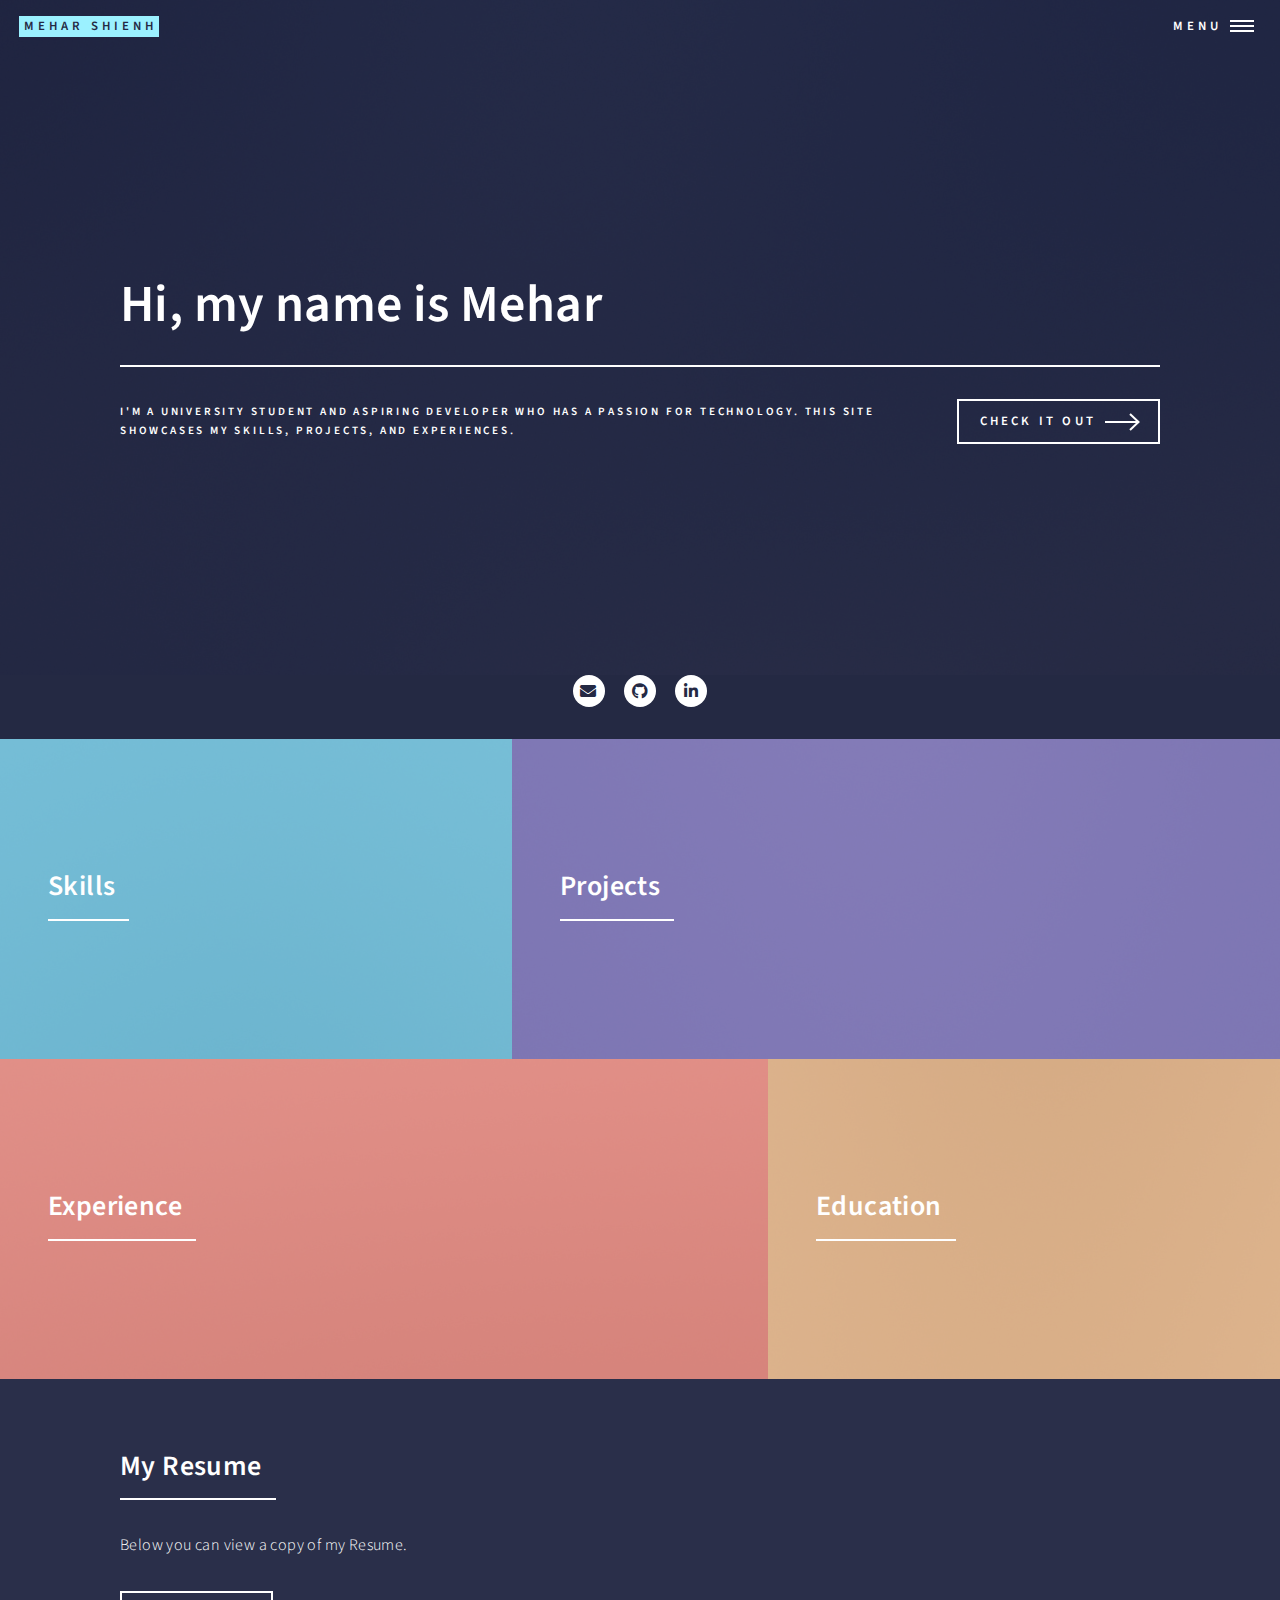
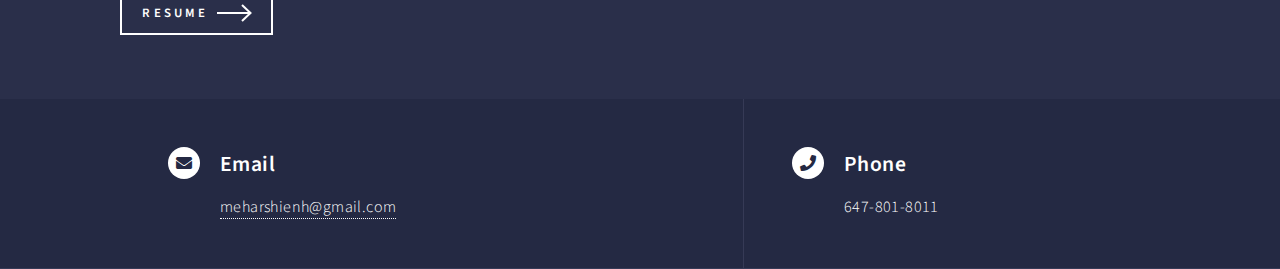
==== commit 23a0e7ac: "Format Update" ====
--- a/index.html
+++ b/index.html
@@ -7,7 +7,7 @@
 <html>
 
 <head>
-	<title>Forty by HTML5 UP</title>
+	<title>Mehar Shienh</title>
 	<meta charset="utf-8" />
 	<meta name="viewport" content="width=device-width, initial-scale=1, user-scalable=no" />
 	<link rel="stylesheet" href="assets/css/main.css" />
@@ -116,7 +116,7 @@
 					</header>
 					<p>Below you can view a copy of my Resume.</p>
 					<ul class="actions">
-						<li><a href="assets/Tech Resume.pdf" target="_blank" class="button next">Resume</a></li>
+						<li><a href="assets/Mehar Shienh Resume.pdf" target="_blank" class="button next">Resume</a></li>
 					</ul>
 				</div>
 			</section>
@@ -146,14 +146,6 @@
 			</div>
 		</section>
 
-		<!-- Footer -->
-		<footer id="footer">
-			<div class="inner">
-				<ul class="copyright">
-					<li>Design: <a href="https://html5up.net">HTML5 UP</a></li>
-				</ul>
-			</div>
-		</footer>
 	</div>
 
 	<!-- Scripts -->
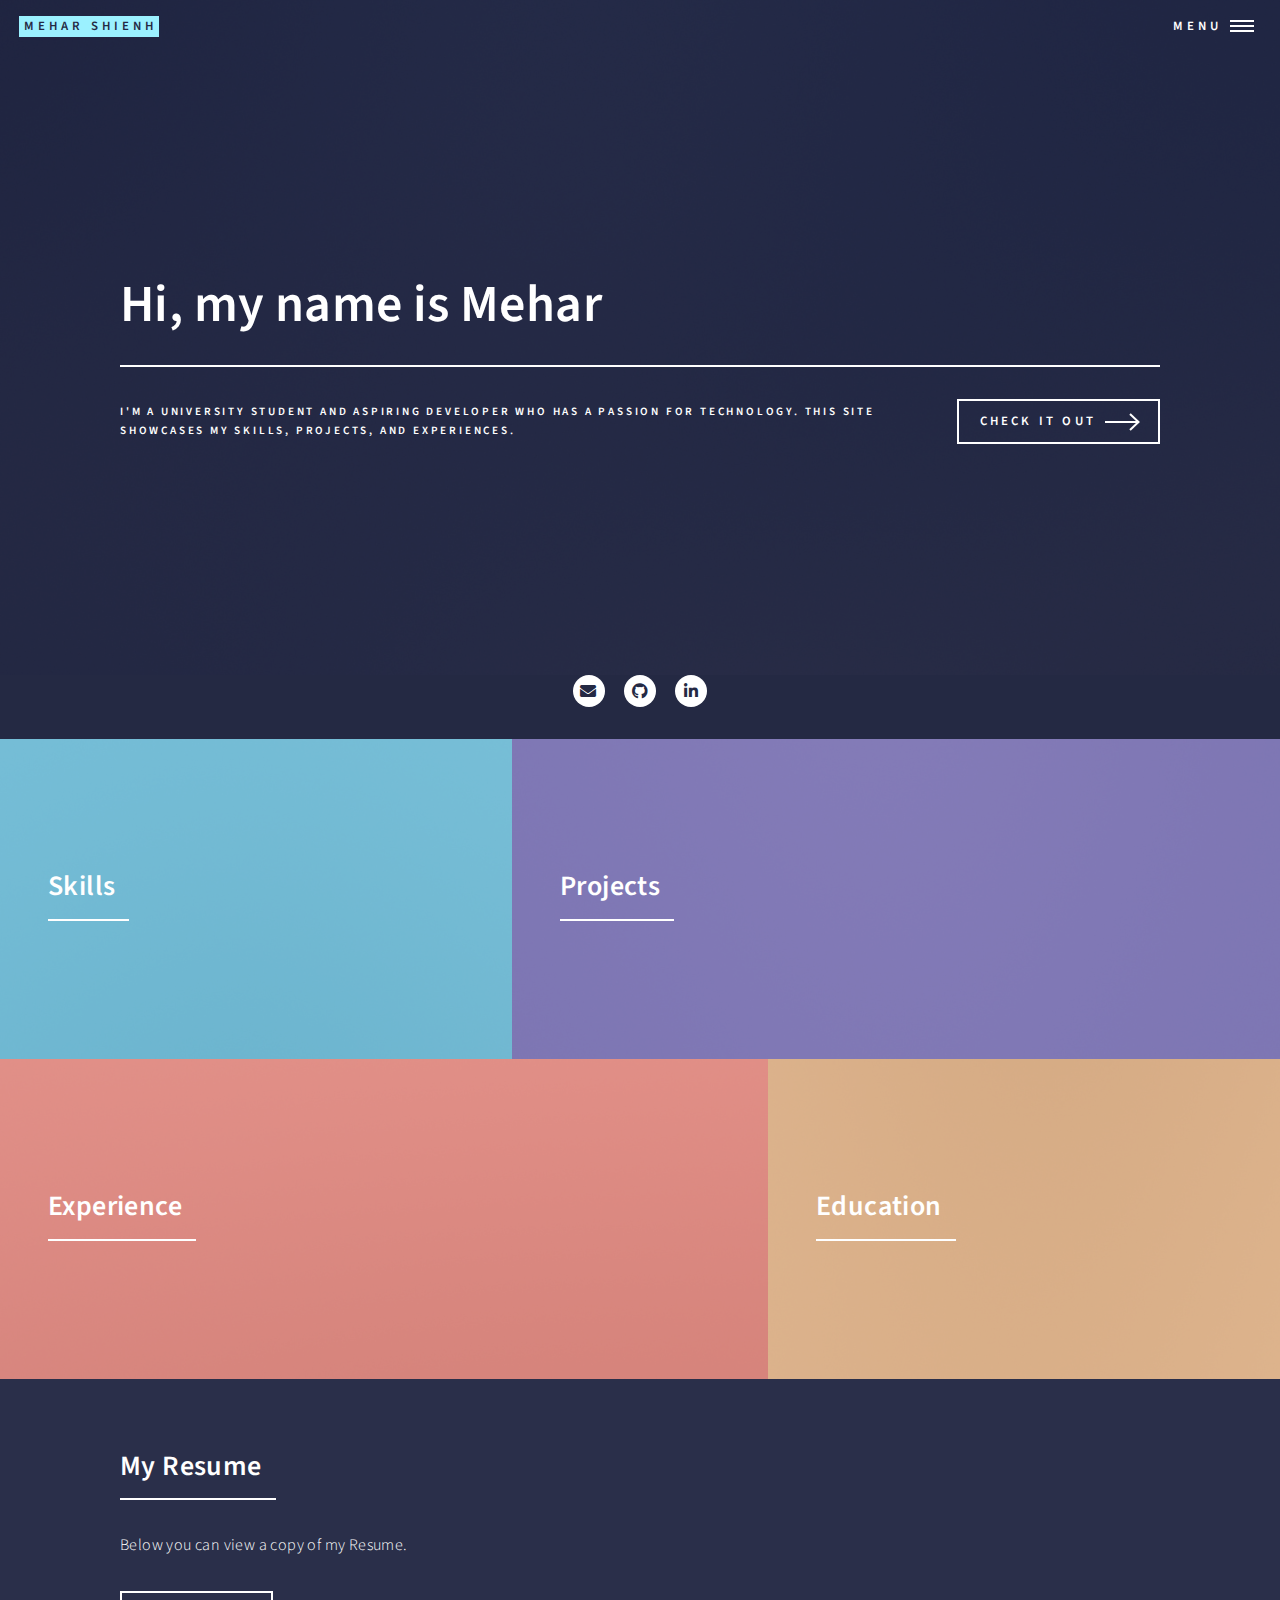
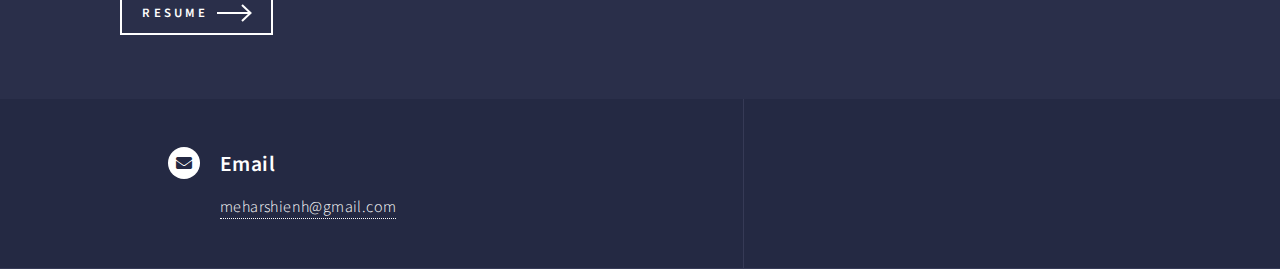
==== commit 029eea46: "Summer 2023 updates" ====
--- a/index.html
+++ b/index.html
@@ -1,162 +1,179 @@
-<!DOCTYPE HTML>
+<!DOCTYPE html>
 <!--
 	Forty by HTML5 UP
 	html5up.net | @ajlkn
 	Free for personal and commercial use under the CCA 3.0 license (html5up.net/license)
 -->
 <html>
+  <head>
+    <title>Mehar Shienh</title>
+    <meta charset="utf-8" />
+    <meta
+      name="viewport"
+      content="width=device-width, initial-scale=1, user-scalable=no"
+    />
+    <link rel="stylesheet" href="assets/css/main.css" />
+    <noscript>
+      <link rel="stylesheet" href="assets/css/noscript.css" />
+    </noscript>
+  </head>
 
-<head>
-	<title>Mehar Shienh</title>
-	<meta charset="utf-8" />
-	<meta name="viewport" content="width=device-width, initial-scale=1, user-scalable=no" />
-	<link rel="stylesheet" href="assets/css/main.css" />
-	<noscript>
-		<link rel="stylesheet" href="assets/css/noscript.css" />
-	</noscript>
-</head>
+  <body class="is-preload">
+    <!-- Wrapper -->
+    <div id="wrapper">
+      <!-- Header -->
+      <header id="header" class="alt">
+        <a href="index.html" class="logo"><strong>Mehar Shienh</strong></a>
+        <nav>
+          <a href="#menu">Menu</a>
+        </nav>
+      </header>
 
-<body class="is-preload">
+      <!-- Menu -->
+      <nav id="menu">
+        <ul class="links">
+          <li><a href="index.html">Home</a></li>
+          <li><a href="skills.html">Skills</a></li>
+          <li><a href="projects.html">Projects</a></li>
+          <li><a href="experience.html">Experience</a></li>
+          <li><a href="education.html">Education</a></li>
+        </ul>
+      </nav>
 
-	<!-- Wrapper -->
-	<div id="wrapper">
+      <!-- Banner -->
+      <section id="banner" class="major">
+        <div class="inner">
+          <header class="major">
+            <h1>Hi, my name is Mehar</h1>
+          </header>
+          <div class="content">
+            <p>
+              I'm a University Student and aspiring Developer who has a passion
+              for technology. This site showcases my skills, projects, and
+              experiences.
+            </p>
+            <ul class="actions">
+              <li>
+                <a href="#one" class="button next scrolly">Check it Out</a>
+              </li>
+            </ul>
+          </div>
+        </div>
+      </section>
 
-		<!-- Header -->
-		<header id="header" class="alt">
-			<a href="index.html" class="logo"><strong>Mehar Shienh</strong></a>
-			<nav>
-				<a href="#menu">Menu</a>
-			</nav>
-		</header>
+      <div class="inner">
+        <ul class="icons">
+          <li>
+            <a
+              href="mailto: meharshienh@gmail.com"
+              target="_blank"
+              class="icon solid alt fa-envelope"
+              ><span class="label">Email</span></a
+            >
+          </li>
+          <li>
+            <a
+              href="https://github.com/MeharSinghShienh"
+              target="_blank"
+              class="icon brands alt fa-github"
+              ><span class="label">GitHub</span></a
+            >
+          </li>
+          <li>
+            <a
+              href="https://www.linkedin.com/in/mehar-shienh/"
+              target="_blank"
+              class="icon brands alt fa-linkedin-in"
+              ><span class="label">LinkedIn</span></a
+            >
+          </li>
+        </ul>
+      </div>
 
-		<!-- Menu -->
-		<nav id="menu">
-			<ul class="links">
-				<li><a href="index.html">Home</a></li>
-				<li><a href="skills.html">Skills</a></li>
-				<li><a href="projects.html">Projects</a></li>
-				<li><a href="experience.html">Experience</a></li>
-				<li><a href="education.html">Education</a></li>
-			</ul>
+      <!-- Main -->
+      <div id="main">
+        <!-- One -->
+        <section id="one" class="tiles">
+          <article>
+            <span class="image">
+              <img src="images/pic01.jpg" alt="" />
+            </span>
+            <header class="major">
+              <h3><a href="skills.html" class="link">Skills</a></h3>
+            </header>
+          </article>
+          <article>
+            <span class="image">
+              <img src="images/pic02.jpg" alt="" />
+            </span>
+            <header class="major">
+              <h3><a href="projects.html" class="link">Projects</a></h3>
+            </header>
+          </article>
+          <article>
+            <span class="image">
+              <img src="images/pic03.jpg" alt="" />
+            </span>
+            <header class="major">
+              <h3><a href="experience.html" class="link">Experience</a></h3>
+            </header>
+          </article>
+          <article>
+            <span class="image">
+              <img src="images/pic04.jpg" alt="" />
+            </span>
+            <header class="major">
+              <h3><a href="education.html" class="link">Education</a></h3>
+            </header>
+          </article>
+        </section>
 
-		</nav>
+        <!-- Two -->
+        <section id="two">
+          <div class="inner">
+            <header class="major">
+              <h2>My Resume</h2>
+            </header>
+            <p>Below you can view a copy of my Resume.</p>
+            <ul class="actions">
+              <li>
+                <a
+                  href="assets/Mehar Shienh Resume.pdf"
+                  target="_blank"
+                  class="button next"
+                  >Resume</a
+                >
+              </li>
+            </ul>
+          </div>
+        </section>
+      </div>
 
-		<!-- Banner -->
-		<section id="banner" class="major">
-			<div class="inner">
-				<header class="major">
-					<h1>Hi, my name is Mehar</h1>
-				</header>
-				<div class="content">
-					<p>I'm a University Student and aspiring Developer who has a passion for technology.
-						This site showcases my skills, projects, and experiences.
-					</p>
-					<ul class="actions">
-						<li><a href="#one" class="button next scrolly">Check it Out</a></li>
-					</ul>
-				</div>
-			</div>
-		</section>
+      <!-- Contact -->
+      <section id="contact">
+        <div class="inner">
+          <section class="split">
+            <section>
+              <div class="contact-method">
+                <span class="icon solid alt fa-envelope"></span>
+                <h3>Email</h3>
+                <a href="mailto: meharshienh@gmail.com"
+                  >meharshienh@gmail.com</a
+                >
+              </div>
+            </section>
+          </section>
+        </div>
+      </section>
+    </div>
 
-		<div class="inner">
-			<ul class="icons">
-				<li><a href="mailto: meharshienh@gmail.com" target="_blank" class="icon solid alt fa-envelope"><span
-							class="label">Email</span></a></li>
-				<li><a href="https://github.com/MeharSinghShienh" target="_blank" class="icon brands alt fa-github"><span class="label">GitHub</span></a></li>
-				<li><a href="https://www.linkedin.com/in/mehar-shienh/" target="_blank" class="icon brands alt fa-linkedin-in"><span class="label">LinkedIn</span></a></li>
-			</ul>
-
-		</div>
-
-
-		<!-- Main -->
-		<div id="main">
-
-			<!-- One -->
-			<section id="one" class="tiles">
-				<article>
-					<span class="image">
-						<img src="images/pic01.jpg" alt="" />
-					</span>
-					<header class="major">
-						<h3><a href="skills.html" class="link">Skills</a></h3>
-					</header>
-				</article>
-				<article>
-					<span class="image">
-						<img src="images/pic02.jpg" alt="" />
-					</span>
-					<header class="major">
-						<h3><a href="projects.html" class="link">Projects</a></h3>
-					</header>
-				</article>
-				<article>
-					<span class="image">
-						<img src="images/pic03.jpg" alt="" />
-					</span>
-					<header class="major">
-						<h3><a href="experience.html" class="link">Experience</a></h3>
-					</header>
-				</article>
-				<article>
-					<span class="image">
-						<img src="images/pic04.jpg" alt="" />
-					</span>
-					<header class="major">
-						<h3><a href="education.html" class="link">Education</a></h3>
-					</header>
-				</article>
-			</section>
-
-			<!-- Two -->
-			<section id="two">
-				<div class="inner">
-					<header class="major">
-						<h2>My Resume</h2>
-					</header>
-					<p>Below you can view a copy of my Resume.</p>
-					<ul class="actions">
-						<li><a href="assets/Mehar Shienh Resume.pdf" target="_blank" class="button next">Resume</a></li>
-					</ul>
-				</div>
-			</section>
-		</div>
-
-		<!-- Contact -->
-		<section id="contact">
-			<div class="inner">
-				<section class="split">
-					<section>
-						<div class="contact-method">
-							<span class="icon solid alt fa-envelope"></span>
-							<h3>Email</h3>
-							<a href="mailto: meharshienh@gmail.com">meharshienh@gmail.com</a>
-						</div>
-					</section>
-				</section>
-				<section class="split">
-					<section>
-						<div class="contact-method">
-							<span class="icon solid alt fa-phone"></span>
-							<h3>Phone</h3>
-							<span>647-801-8011</span>
-						</div>
-					</section>
-				</section>
-			</div>
-		</section>
-
-	</div>
-
-	<!-- Scripts -->
-	<script src="assets/js/jquery.min.js"></script>
-	<script src="assets/js/jquery.scrolly.min.js"></script>
-	<script src="assets/js/jquery.scrollex.min.js"></script>
-	<script src="assets/js/browser.min.js"></script>
-	<script src="assets/js/breakpoints.min.js"></script>
-	<script src="assets/js/util.js"></script>
-	<script src="assets/js/main.js"></script>
-
-</body>
-
-</html>+    <!-- Scripts -->
+    <script src="assets/js/jquery.min.js"></script>
+    <script src="assets/js/jquery.scrolly.min.js"></script>
+    <script src="assets/js/jquery.scrollex.min.js"></script>
+    <script src="assets/js/browser.min.js"></script>
+    <script src="assets/js/breakpoints.min.js"></script>
+    <script src="assets/js/util.js"></script>
+    <script src="assets/js/main.js"></script>
+  </body>
+</html>
